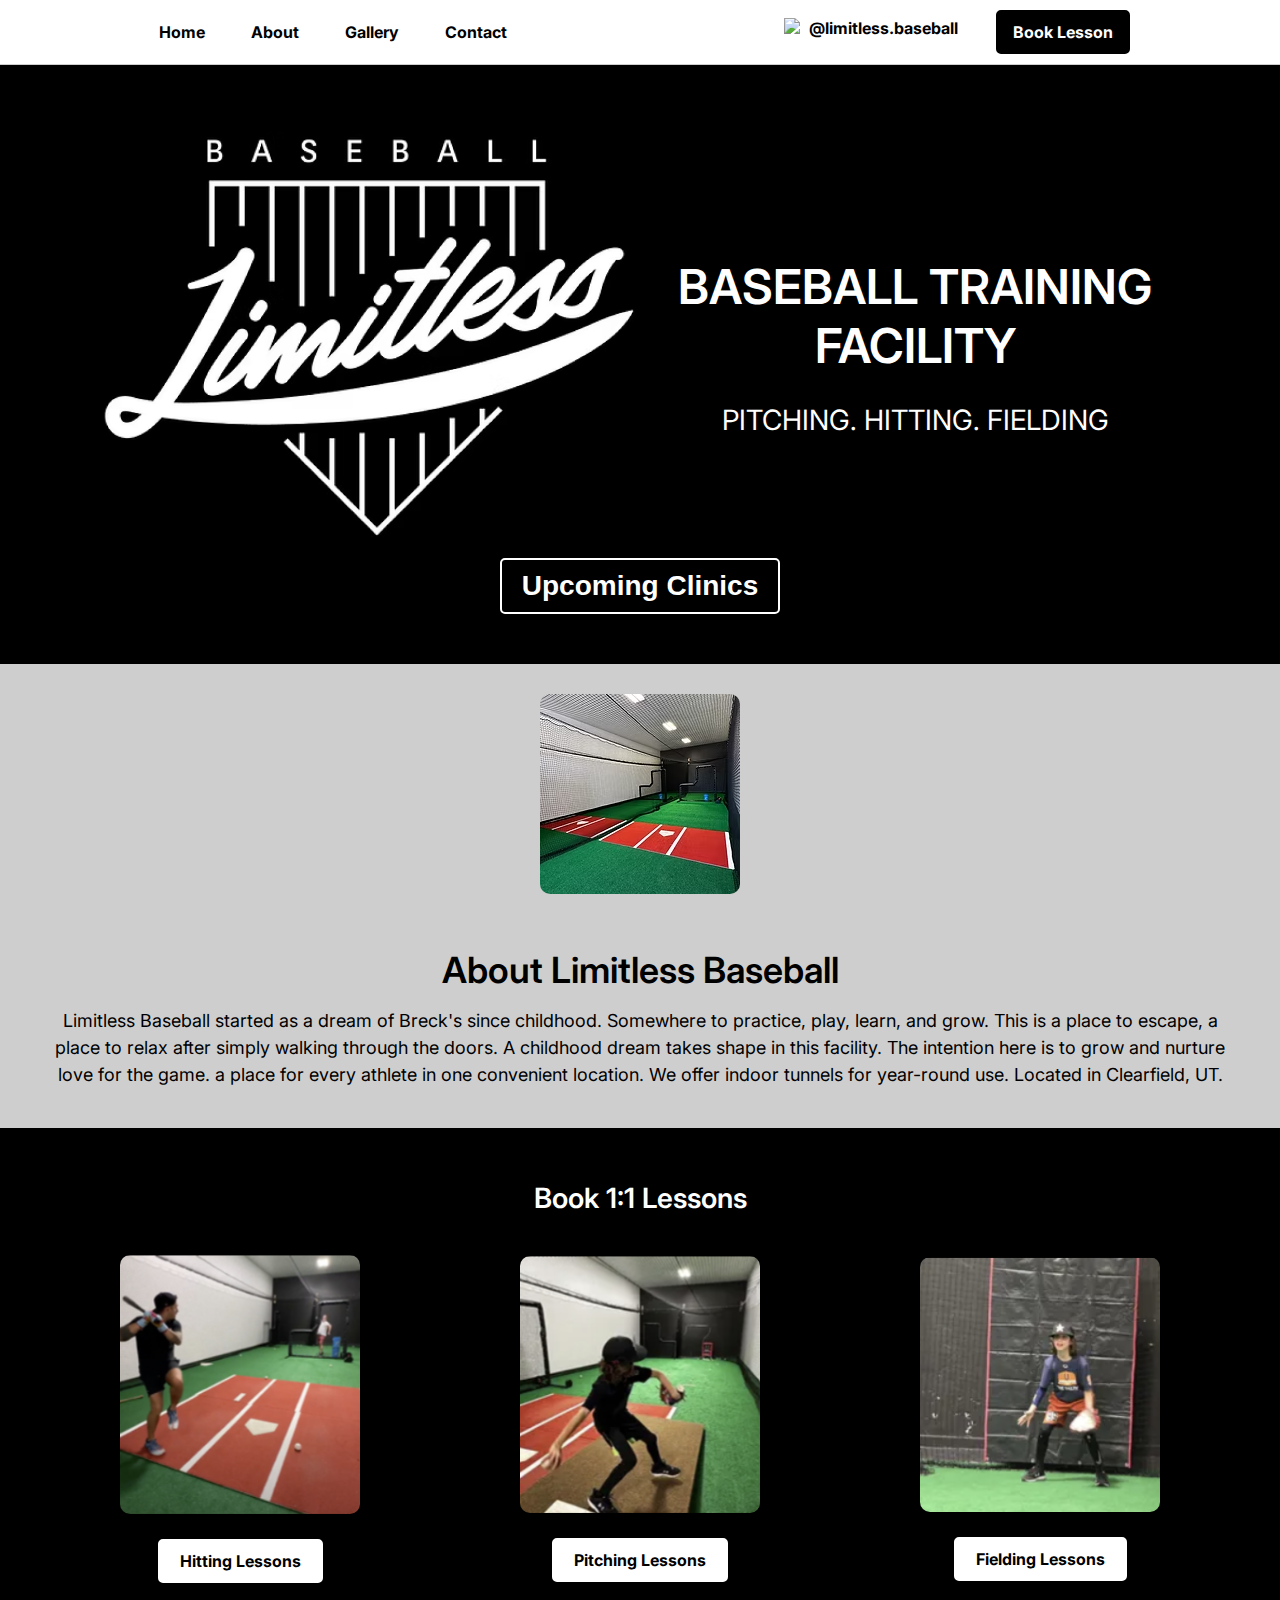
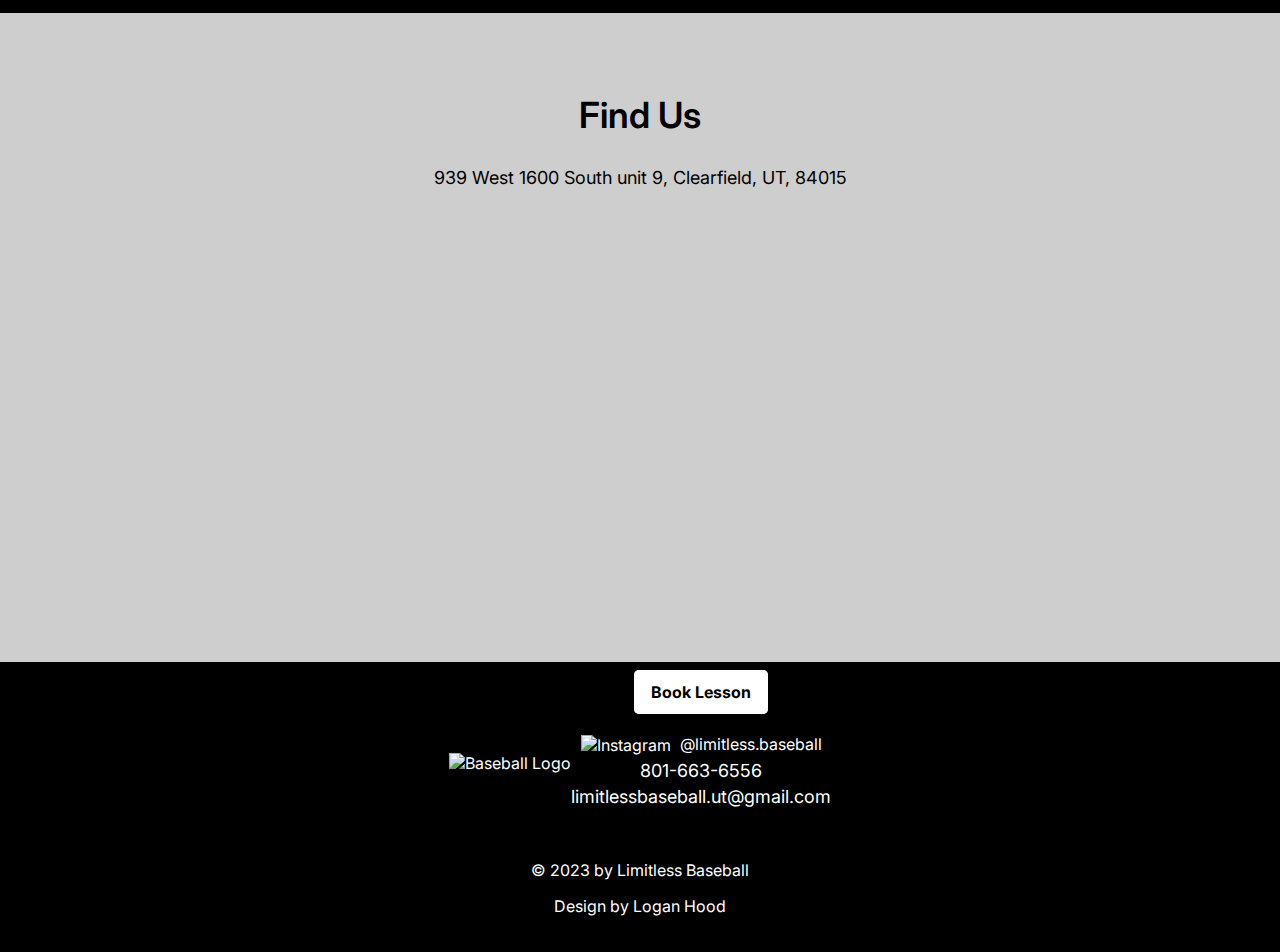
==== index.html @ 2fe356bd "Clinic update 3" ====
<!DOCTYPE html>
<html lang="en">
<head>
    <meta charset="UTF-8">
    <meta name="viewport" content="width=device-width, initial-scale=1.0">
    <title>Limitless Baseball</title>
    <link href="css/style.css" rel="stylesheet" type="text/css">
    <link href="https://fonts.googleapis.com/css2?family=Inter:wght@100;200;300;400;500;600;700;800;900&display=swap" rel="stylesheet">
</head>
<body>
    <header>
        <!-- Mobile Header -->
        <div class="mobile-header">
            <!-- Hamburger Menu -->
            <div id="hamburger-menu" class="hamburger-menu">
                <div></div>
                <div></div>
                <div></div>
            </div>
            <!-- Book Lesson Button -->
            <a href="https://calendly.com/limitlessbaseball-ut" class="btn book-lesson">Book Lesson</a>
        </div>

        <!-- Desktop Navbar -->
        <nav>
            <ul class="navbar">
                <section>
                <li><a href="index.html">Home</a></li>
                <li><a href="about.html">About</a></li>
                <li><a href="gallery.html">Gallery</a></li>
                <li><a href="contact.html">Contact</a></li>
            </section>

            <section>
              <li>
                <a href="https://www.instagram.com/limitless.baseball/" target="_blank" class="instagram-link">
                    <img src="images/instagram_icon.png" alt="Instagram" class="instagram-icon"> @limitless.baseball
                </a>
            </li>            
                <li><a href="https://calendly.com/limitlessbaseball-ut" class="btn">Book Lesson</a></li>
            </section>
            </ul>
        </nav>

        <!-- Mobile Dropdown Menu -->
        <div id="mobile-menu" class="mobile-menu">
            <a href="index.html">Home</a>
            <a href="about.html">About</a>
            <a href="gallery.html">Gallery</a>
            <a href="contact.html">Contact</a>
            <a href="https://www.instagram.com/limitless.baseball/" target="_blank">
                <img src="images/instagram_icon.png" alt="Instagram"> @limitless.baseball
            </a>
        </div>
    </header>
    <main>
        <!-- Main Content Placeholder -->
        <section class="section1">
            <div class="container">
                <div class="row">
                    <div class="col-md-6">
                        <img src="images/big_logo.png" alt="Limitless Baseball Logo" class="img-fluid">
                    </div>
                    <div class="col-md-6">
                        <h2>BASEBALL TRAINING FACILITY</h2>
                        <p>PITCHING. HITTING. FIELDING</p>
                    </div>
                </div>
                <button type="button" class="btn winter-clinic-btn">Upcoming Clinics</button>
            </div>
        </section>
        
        <div id="winter-clinic-overlay" class="overlay">
            <div class="overlay-content">
              <h1>March Clinic</h1>
              <h2></h2>
              <li>Register February 24th</li>
              <li></li>
              <h2></h2>
              <li>  </li>
              <h2></h2>
              <li></li>
              <li></li>
              <li> </li>
              <p>Details coming soon!</p>
              <a href="https://docs.google.com/forms/d/1KaeM4qzKm5nHvSvJG5t_GFHRHdfTrksy--IHvPhYdr0/viewform?edit_requested=true" target="_blank" class="btn btn-primary">Questionnaire</a>
              <button type="button" class="btn btn-secondary close-overlay-btn">Close</button>
            </div>
          </div>
          

          <section class="section2" style="background-color: #CECECE;">
            <div class="container">
                    <div class="row">
                        <img src="images/facility1.png" alt="Facility Image" class="img-fluid">
                        <h2>About Limitless Baseball</h2>
                        <p>Limitless Baseball started as a dream of Breck's since childhood. Somewhere to practice, play, learn, and grow. This is a place to escape, a place to relax after simply walking through the doors. A childhood dream takes shape in this facility. The intention here is to grow and nurture love for the game. a place for every athlete in one convenient location. We offer indoor tunnels for year-round use. Located in Clearfield, UT.</p>
                    </div>
            </div>
        </section>

        <section class="section3" style="background-color: #000;">
            <div class="container">
              <h2 class="text-center">Book 1:1 Lessons</h2>
              <div class="row">
                <div class="col-md-4">
                  <img src="images/hitting.png" alt="Hitting Lesson" class="img-fluid">
                  <a href="https://calendly.com/limitlessbaseball-ut/hitting-workout-1-hour?back=1&month=2024-12" class="lesson-buttons">Hitting Lessons</a>
                </div>
                <div class="col-md-4">
                  <img src="images/pitching.png" alt="Pitching Lesson" class="img-fluid">
                  <a href="https://calendly.com/limitlessbaseball-ut/pitching-workout-1-hour?back=1&month=2024-12" class="lesson-buttons">Pitching Lessons</a>
                </div>
                <div class="col-md-4">
                  <img src="images/fielding.png" alt="Fielding Lesson" class="img-fluid">
                  <a href="https://calendly.com/limitlessbaseball-ut/fielding-workout-1-hour?back=1&month=2024-12" class="lesson-buttons">Fielding Lessons</a>
                </div>
              </div>
            </div>
          </section>

          <section class="section4" style="background-color: #CECECE;">
            <div class="container">
              <h2 class="text-center">Find Us</h2>
              <p class="text-center">939 West 1600 South unit 9, Clearfield, UT, 84015</p>
              <div class="google-map">
                <iframe
                  src="https://maps.googleapis.com/maps/embed?pb=!1m18!1m12!1m3!1d3023.9455437673593!2d-112.05154399999999!3d41.015021!2m3!1f0!2f0!3f0!3m2!1i1024!2i768!4f13.1!3m3!1m2!1s0x874919630879e29d%3A0x76b04086c22e899f!2s939%20West%201600%20South%20unit%209%2C%20Clearfield%2C%20UT%2C%2084015!5e0!3m2!1sen!2sus!4v1694363391055!5m2!1sen!2sus"
                  width="100%"
                  height="400"
                  style="border:0;"
                  allowfullscreen=""
                  loading="lazy"
                  referrerpolicy="no-referrer-when-downgrade"
                ></iframe>
              </div>
            </div>
          </section>




    </main>
    <footer>
        <!-- Footer Content -->
        <section class="footer-row">
        <div class="footer-container">
            <div class="logo-container">
                <img src="images/footer_logo.png" alt="Baseball Logo">
            </div>
            <div class="contact-info">
                <section><a href="https://calendly.com/limitlessbaseball-ut" class="btn2">Book Lesson</a></section>
                <a href="https://www.instagram.com/limitless.baseball/" target="_blank">
                    <img src="images/instagram_icon2.png" alt="Instagram">
                    @limitless.baseball
                </a>
                <p>801-663-6556</p>
                <p><a href="mailto:limitlessbaseball.ut@gmail.com">limitlessbaseball.ut@gmail.com</a></p>
            </div>
        </section>
            <div class="copy-write">
                <p>&copy; 2023 by Limitless Baseball</p>
                <p>Design by Logan Hood</p>
            </div>

        </div>



    </footer>
    <script src="https://code.jquery.com/jquery-3.7.1.js"></script>
    <script src="js/index.js"></script>
</body>
</html>
---- css/style.css ----
/* General Styles */
body {
    font-family: 'Inter', Arial, sans-serif;
    margin: 0;
    padding: 0;
    box-sizing: border-box;
}

h1, h2, h3 {
    font-family: 'Inter', Arial, sans-serif;
    font-weight: 600; /* Semi-bold */
}

p {
    font-family: 'Inter', Arial, sans-serif;
    font-weight: 400; /* Regular */
}


header {
    background-color: #FFFFFF;
    padding: 10px 20px;
    border-bottom: 1px solid #CECECE;
}

/* Desktop Navbar */
.navbar {
    display: flex;
    align-items: center;
    justify-content: space-around;
    list-style: none;
    margin-left: 0;
    margin-top: 0;
    margin-bottom: 0;
    padding: 0;
}

.navbar section {
    display: flex;
    flex-direction: row;
    justify-content: space-between;
}

.navbar li {
    margin: 0 15px;
}

.navbar a {
    text-decoration: none;
    color: #000000;
    font-weight: bold;
    padding: 8px;
    display: flex;
    flex-wrap: nowrap;
}



.navbar a.btn {
    background-color: #000000;
    color: #FFFFFF;
    border: black solid 2px;
    padding: 10px 15px;
    border-radius: 5px;
    text-align: center;
    text-wrap: nowrap;
}

.navbar img {
    width: 20px;
    height: 20px;
    margin-right: 5px;
    vertical-align: middle;
}

/* Mobile Header */
.mobile-header {
    display: none; /* Hidden on desktop */
    flex-direction: row;
    justify-content: space-between;
    align-items: center;
}

.hamburger-menu {
    display: none;
    flex-direction: column;
    justify-content: center;
    align-items: center;
    cursor: pointer;
}

.hamburger-menu div {
    width: 25px;
    height: 3px;
    background-color: #000000;
    margin: 4px 0;
}

.mobile-menu {
    display: none;
    position: absolute;
    top: 60px;
    left: 0;
    width: 100%;
    background-color: #FFFFFF;
    border: 1px solid #CECECE;
    box-shadow: 0 4px 6px rgba(0, 0, 0, 0.1);
}

.mobile-menu.active {
    display: flex;
    flex-direction: column;
    align-items: center;
    padding: 10px 0;
}

.mobile-menu a {
    padding: 10px 0;
    width: 100%;
    text-align: center;
    border-bottom: 1px solid #CECECE;
    text-decoration: none;
    color: #000000;
    font-weight: bold;
}


.mobile-menu img {
    width: 20px;
    height: 20px;
    margin-right: 5px;
    vertical-align: middle;
}

.btn.book-lesson {
    background-color: #000000;
    border-color: #000000;
    color: #FFFFFF;
    padding: 10px 15px;
    border-radius: 5px;
    text-decoration: none;
    font-weight: bold;
}

/* Responsive Styles */
@media (max-width: 768px) {
    /* Show Mobile Header */
    .mobile-header {
        display: flex;
    }

    /* Hide Desktop Navbar */
    .navbar {
        display: none;
    }

    /* Hamburger Menu Styling */
    .hamburger-menu {
        display: flex;
    }

    /* Align Book Lesson Button */
    .book-lesson {
        margin-left: auto;
    }

}



/* Navbar Hover Effect */
.navbar a {
    /* ... existing styles ... */
    transition: background-color 0.3s, color 0.3s; /* Add transition for smooth effect */
}

.navbar a:hover {
    background-color: black;
    color: white;
    padding: 8px;
}


.navbar a.btn {
    /* ... existing styles ... */
    transition: background-color 0.3s, color 0.3s; /* Add transition for smooth effect */
}

.navbar a.btn:hover {
    background-color: #ffffff;
    color: #000000;
    border: black solid 2px;
    padding: 10px 15px;
    border-radius: 5px;
}



/* Hover effect to change the image */
.instagram-link:hover .instagram-icon {
    content: url('../images/instagram_icon2.png'); /* Change to the new image */
}











footer {
    background-color: black;
    color: white;
    padding: 20px;
    text-align: center;
}

.footer-container {
    display: flex;
    justify-content: center;
    align-items: center;
}

.footer-row {
    display: flex;
    flex-direction: row;
    justify-content: center;
}


.contact-info section {
    margin-bottom: 32px;
}

.contact-info a {
    color: white;
    text-decoration: none;
}

.contact-info img {
    width: 20px;
    height: 20px;
    margin-right: 5px;
    vertical-align: middle;
}

.copy-write {
    align-items: center;
    margin-bottom: 16px;
}

a.btn2 {
    background-color: #ffffff;
    color: #000000;
    padding: 10px 15px;
    border: #FFFFFF 2px solid;
    border-radius: 5px;
    text-decoration: none;
    font-weight: bold;
}

a.btn2 {
    /* ... existing styles ... */
    transition: background-color 0.3s, color 0.3s; /* Add transition for smooth effect */
}

a.btn2:hover {
    background-color: #000000;
    color: #ffffff;
    border: #ffffff 2px solid;
    padding: 10px 15px;
    border-radius: 5px;
}

























/*index.html*/

/* Section 1 Styles */
.section1 {
    background-color: #000;
    color: #fff;
    padding: 50px 0;
}

.section1 .container {
    max-width: 1200px;
    margin: 0 auto;
    display: flex;
    flex-direction: column;
    align-items: center;
}

.section1 .row {
    display: flex;
    flex-direction: row;
    flex-wrap: wrap;
    align-items: center;
}

.col-md-6 {
    max-width: 550px;
    align-items: center;
}


.section1 img {
    max-width: 100%;
    height: auto;
}

.section1 h2 {
    font-size: 48px;
    margin-bottom: 20px;
    text-align: center;
    font-family: 'Inter', Arial, sans-serif;
    font-weight: 600; /* Semi-bold */
}

.section1 p {
    font-size: 28px;
    margin-bottom: 20px;
    text-align: center;
    font-family: 'Inter', Arial, sans-serif;
    font-weight: 400; /* Regular */
}

.section1 .btn {
    background-color: black;
    color: white;
    padding: 10px 20px;
    border: solid 2px white;
    border-radius: 5px;
    cursor: pointer;
    text-decoration: none;
    font-weight: bold;
    font-size: 28px;
}

.section1 .btn:hover {
    background-color: white;
    color: black;
    border: #ffffff 2px solid;
    padding: 10px 15px;
    border-radius: 5px;
}



/*winter clinic overlay*/
/* Overlay Styles */
.overlay {
    position: fixed;
    top: 0;
    left: 0;
    width: 100%;
    height: 100%;
    background-color: rgba(0, 0, 0, 0.7); /* Semi-transparent black background */
    display: none; /* Initially hidden */
    justify-content: center;
    align-items: center;
    text-align: center;
    list-style: none;
}



.overlay.show {
    display: flex; /* Show the overlay when the 'show' class is added */
}

.overlay-content {
    background-color: #fff;
    padding: 20px;
    border-radius: 10px;
    box-shadow: 0 2px 5px rgba(0, 0, 0, 0.3);
    width: 80%;
    max-width: 800px;
}

.overlay-content h1 {
    font-size: 32px;
    margin-bottom: 10px;
    font-family: 'Inter', Arial, sans-serif;
    font-weight: 600; /* Semi-bold */
}

.overlay-content h2 {
    font-size: 24px;
    margin-bottom: 10px;
    font-family: 'Inter', Arial, sans-serif;
    font-weight: 600; /* Semi-bold */
}

.overlay-content p {
    font-size: 18px;
    margin-bottom: 20px;
    font-family: 'Inter', Arial, sans-serif;
    font-weight: 400; /* Regular */
}

.overlay-content li {
    font-size: 18px;
    font-family: 'Inter', Arial, sans-serif;
    font-weight: 400; /* Regular */
}

/* Button Styles */
.btn.btn-primary {
    background-color: #007bff;
    color: #fff;
    border: none;
    border-radius: 5px;
    padding: 10px 20px;
    cursor: pointer;
    text-decoration: none;
}

.btn.btn-secondary {
    background-color: #ccc;
    color: #000;
    border: none;
    border-radius: 5px;
    padding: 10px 20px;
    cursor: pointer;
}


/*section 2*/
.section2 {
    padding: 30px 15px; /* Reduce padding for mobile */
    display: flex;
    flex-direction: column; /* Ensure vertical stacking of content */
    align-items: center;
    text-align: center;
    background-color: #CECECE; /* Maintain background color */
}

.section2 .container {
    max-width: 1200px;
    width: 100%; /* Use full width on smaller screens */
}

.section2 h2 {
    font-size: 36px; /* Adjust heading size for mobile */
    margin-bottom: 15px;
    text-align: center;
    font-family: 'Inter', Arial, sans-serif;
    font-weight: 600; /* Semi-bold */
}

.section2 p {
    font-size: 18px; /* Slightly smaller font size for better readability */
    line-height: 1.5; /* Improve readability */
    text-align: center;
    margin: 10px 0; /* Add spacing */
    font-family: 'Inter', Arial, sans-serif;
    font-weight: 400; /* Regular */
}

.section2 img {
    max-width: 90%; /* Scale image to fit within container */
    height: auto; /* Maintain aspect ratio */
    margin-bottom: 20px; /* Add spacing between image and text */
    border-radius: 10px; /* Optional: Add rounded corners for a modern look */
}

/* Responsive Styles for Mobile */
@media (max-width: 768px) {
    .section2 {
        padding: 20px 10px; /* Reduce padding further for smaller screens */
    }

    .section2 h2 {
        font-size: 36px; /* Smaller heading size for mobile */
        margin-bottom: 10px;
        font-family: 'Inter', Arial, sans-serif;
        font-weight: 600; /* Semi-bold */
    }

    .section2 p {
        font-size: 18px; /* Smaller text size for mobile */
        margin: 10px 0;
        font-family: 'Inter', Arial, sans-serif;
        font-weight: 400; /* Regular */
    }

    .section2 img {
        max-width: 100%; /* Make image fully responsive */
        margin-bottom: 15px;
    }
}


/*section 3*/
.section3 {
    background-color: #000;
    color: #fff;
    padding: 30px 15px; /* Reduced padding for mobile devices */
    display: flex;
    flex-direction: column;
    align-items: center;
}

.section3 .container {
    width: 100%; /* Use full width on smaller screens */
    max-width: 1200px;
}

.section3 h2 {
    font-size: 28px; /* Smaller font size for mobile */
    margin-bottom: 40px;
    text-align: center;
    font-family: 'Inter', Arial, sans-serif;
    font-weight: 600; /* Semi-bold */
}

.section3 .row {
    display: flex;
    flex-direction: row; /* Default flex direction */
    justify-content: center;
    align-items: center;
}

.section3 .col-md-4 {
    display: flex;
    flex-direction: column; /* Stack image and button vertically */
    text-align: center;
    max-width: 100%; /* Ensure columns shrink to fit the container */
    align-items: center;
}

.section3 img {
    margin-bottom: 15px; /* Reduced spacing for mobile */
    max-width: 60%; /* Ensure the image scales responsively */
    height: auto; /* Maintain aspect ratio */
    border-radius: 10px; /* Optional: Add rounded corners for a modern look */
}

.lesson-buttons {
    background-color: #ffffff;
    color: #000000;
    padding: 10px 20px;
    border: #FFFFFF 2px solid;
    border-radius: 5px;
    text-decoration: none;
    font-weight: bold;
    display: inline-block; /* Ensure proper button alignment */
    margin-top: 10px; /* Add spacing between the image and button */
    transition: background-color 0.3s, color 0.3s; /* Smooth hover effect */
}

.lesson-buttons:hover {
    background-color: #000000;
    color: #ffffff;
    border: #ffffff 2px solid;
}

/* Responsive Styles for Mobile */
@media (max-width: 768px) {
    .section3 h2 {
        font-size: 24px; /* Smaller heading for mobile */
        margin-bottom: 15px;
        font-family: 'Inter', Arial, sans-serif;
        font-weight: 600; /* Semi-bold */
    }

    .section3 .row {
        flex-direction: column; /* Stack columns vertically */
        align-items: center; /* Center-align items */
    }

    .section3 .col-md-4 {
        padding: 10px; /* Reduce padding for smaller screens */
        max-width: 100%; /* Ensure columns take full width */
        align-items: center;
    }

    .section3 img {
        max-width: 60%; /* Ensure image scales down further */
        margin-bottom: 10px;
    }

    .lesson-buttons {
        padding: 8px 15px; /* Slightly smaller buttons for mobile */
        font-size: 14px; /* Adjust font size for better fit */
    }
}


/*section 4*/
.section4 {
    background-color: #CECECE;
    color: #fff;
    padding: 50px 0;
    text-align: center;
  }
  

  .section4 p {
    margin-bottom: 20px;
    color: #000000;
    font-size: 18px;
    font-family: 'Inter', Arial, sans-serif;
    font-weight: 400; /* Regular */
  }
  
  .section4 h2 {
    font-size: 36px;
    margin-bottom: 30px;
    text-align: center;
    color: black;
    font-family: 'Inter', Arial, sans-serif;
    font-weight: 600; /* Semi-bold */
  }
  
  .google-map {
    width: 100%; /* Ensures the map fills the container's width */
  }
  
  @media (max-width: 768px) {
    .google-map iframe {
      height: 300px; /* Adjust height for smaller screens */
    }
  }















  /*about.html*/
  .about-container {
    max-width: 1200px;
    margin: 0 auto;
    padding: 25px;
    text-align: center;
}

.about-container img {
    max-width: 50%;
    height: auto;
    margin-bottom: 20px;
}

.about-container h2 {
    font-size: 36px;
    margin-bottom: 20px;
    font-family: 'Inter', Arial, sans-serif;
    font-weight: 600; /* Semi-bold */
}

.about-container p {
    font-size: 18px;
    line-height: 1.5;
    font-family: 'Inter', Arial, sans-serif;
    font-weight: 400; /* Regular */
}























/*contact.html*/
.contact-page {
    display: flex;
    flex-direction: column;
    align-items: center;
    text-align: center;
    color: #FFFFFF;
    background-color: #000000;
    margin-top: 0;
}

.contact-info {
    margin-bottom: 32px;
}

.contact-info h2 {
    font-size: 36px;
    margin-bottom: 10px;
    text-align: center;
    font-family: 'Inter', Arial, sans-serif;
    font-weight: 600; /* Semi-bold */
}

.contact-info p {
    margin: 5px 0;
    text-align: center;
    font-size: 18px;
    font-family: 'Inter', Arial, sans-serif;
    font-weight: 400; /* Regular */
}

.main-content {
    display: flex;
    flex-wrap: wrap;
    justify-content: center; /* Center content horizontally */
    align-items: center; /* Center content vertically */
    gap: 48px; /* Space between items */
    margin-bottom: 48px;
}

.col-md-9 {
    flex: 1 1 48%; /* Flex-grow: 1, Flex-shrink: 1, Flex-basis: 48% for equal size */
    max-width: 48%; /* Ensure equal width */
    display: flex;
    flex-direction: column;
    justify-content: center;
    align-items: center;
    box-sizing: border-box; /* Include padding and border in size calculation */
}

.logo-container img {
    max-width: 100%;
    height: auto;
    margin: 20px 0;
}

.special-requests {
    background-color: #CECECE;
    color: #000000;
    border-radius: 10px;
    padding: 12px;
    width: 100%; /* Match container width */
    display: flex;
    flex-direction: column;
    align-items: center;
    justify-content: center;
    box-sizing: border-box; /* Include padding and border in size calculation */
}

.special-requests iframe {
    border: 1px solid #ccc;
    border-radius: 8px;
    height: 550px;
    width: 100%; /* Match container width */
}

/* Mobile responsiveness */
@media screen and (max-width: 768px) {
    .main-content {
        flex-direction: column-reverse; /* Stack items vertically */
    }

    .col-md-9 {
        max-width: 100%; /* Full width on mobile */
        flex-basis: 100%; /* Take up full width */
    }
}





















/*gallery.html*/
.gallery-container {
    max-width: 1200px;
    margin: 0 auto;
    padding: 20px;
}
.gallery-container iframe {
    width: 100%;
    height: auto;
    border: none;
}

.section-gallery h2 {
    color: white;
    font-size: 36px;
    text-align: center;
    font-family: 'Inter', Arial, sans-serif;
    font-weight: 600; /* Semi-bold */
}


.section-gallery {
    background-color: #000;
    color: #fff;
    padding: 4px 0;
    border-bottom: #CECECE solid 2px;
}
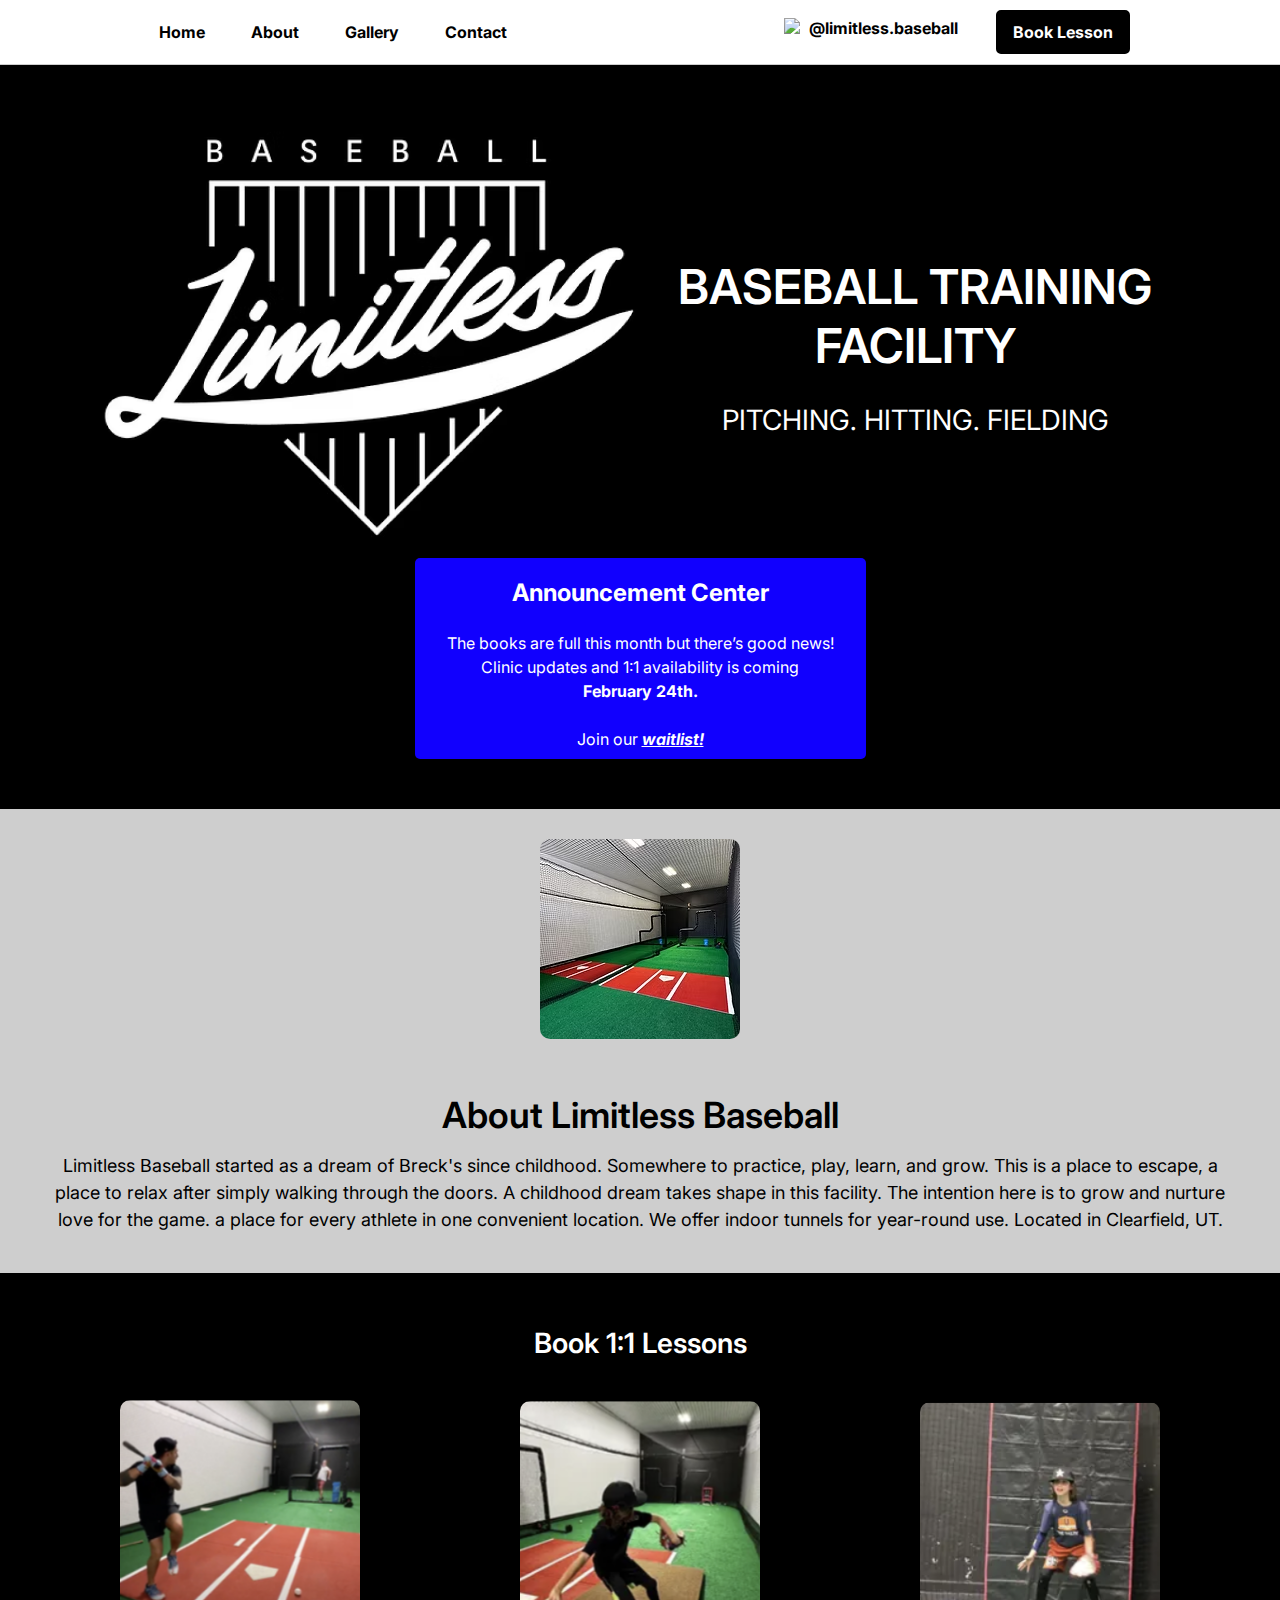
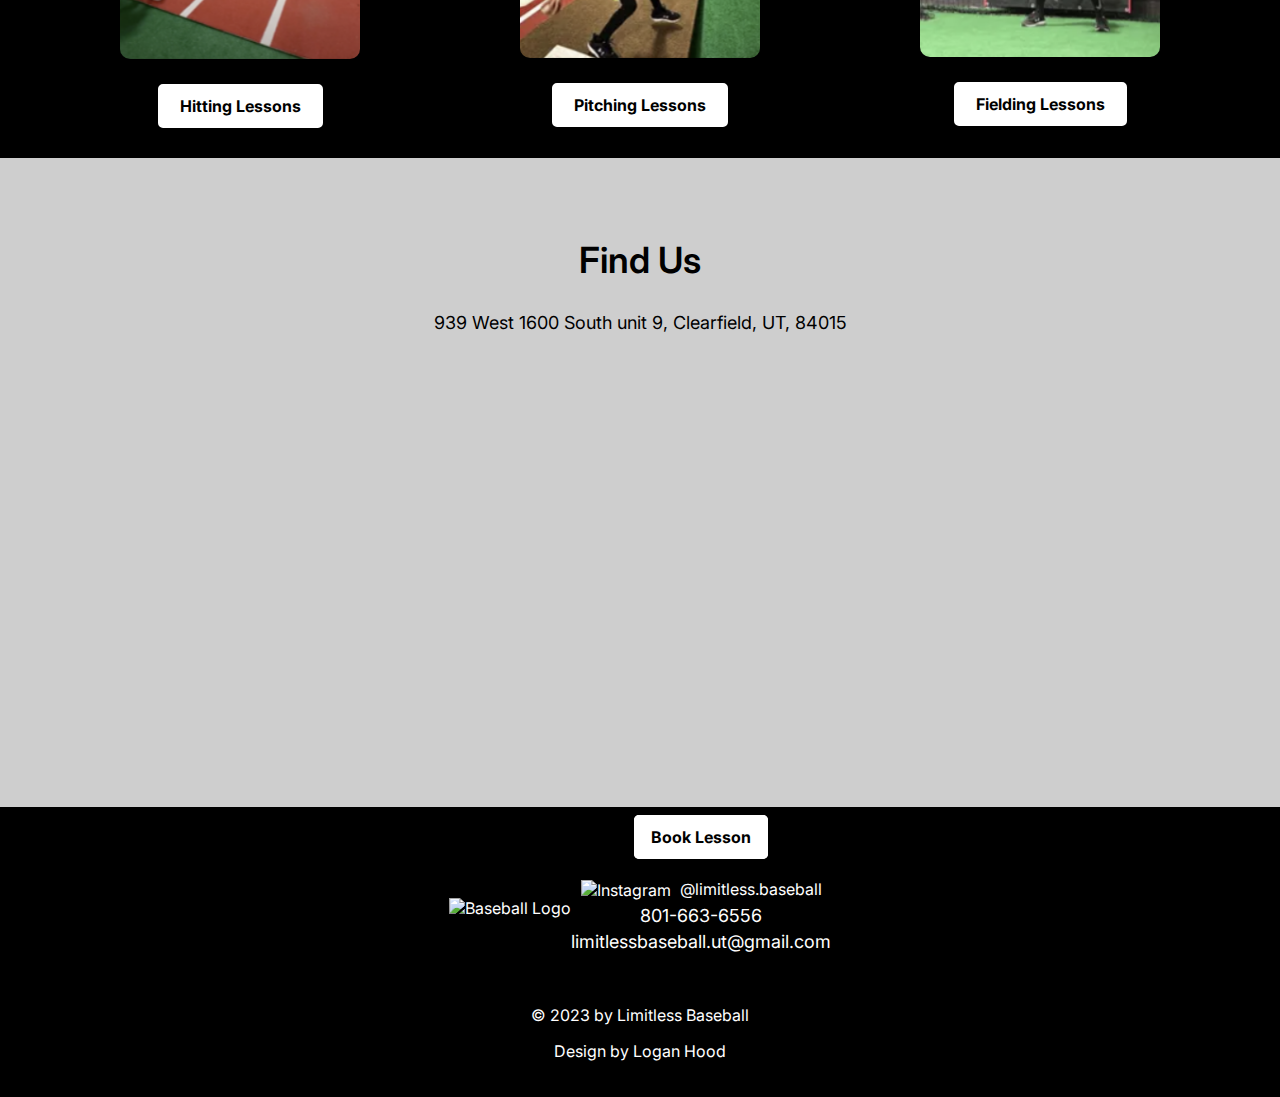
==== commit 38ee8048: "Banner Update" ====
--- a/index.html
+++ b/index.html
@@ -18,7 +18,7 @@
                 <div></div>
             </div>
             <!-- Book Lesson Button -->
-            <a href="https://calendly.com/limitlessbaseball-ut" class="btn book-lesson">Book Lesson</a>
+            <a href="https://calendly.com/limitlessbaseball-ut" class="btn book-lesson" target="_blank" rel="noopener noreferrer">Book Lesson</a>
         </div>
 
         <!-- Desktop Navbar -->
@@ -37,7 +37,7 @@
                     <img src="images/instagram_icon.png" alt="Instagram" class="instagram-icon"> @limitless.baseball
                 </a>
             </li>            
-                <li><a href="https://calendly.com/limitlessbaseball-ut" class="btn">Book Lesson</a></li>
+                <li><a href="https://calendly.com/limitlessbaseball-ut" class="btn" target="_blank" rel="noopener noreferrer">Book Lesson</a></li>
             </section>
             </ul>
         </nav>
@@ -66,10 +66,24 @@
                         <p>PITCHING. HITTING. FIELDING</p>
                     </div>
                 </div>
-                <button type="button" class="btn winter-clinic-btn">Upcoming Clinics</button>
-            </div>
+                <!-- Banner Section -->
+<div class="announcement-banner">
+    <h2>Announcement Center</h2>
+    <p>The books are full this month but there’s good news! <br>
+        Clinic updates and 1:1 availability is coming <br>
+        <strong>February 24th.</strong>
+    </p>
+    <p>Join our <a href="https://forms.gle/yu5wUNBePK8izEpk6" class="waitlist-link" target="_blank" rel="noopener noreferrer">
+        <strong>waitlist!</strong></a>
+    </p>
+    
+    </div>
+        </div>
         </section>
         
+
+
+
         <div id="winter-clinic-overlay" class="overlay">
             <div class="overlay-content">
               <h1>March Clinic</h1>
@@ -105,15 +119,15 @@
               <div class="row">
                 <div class="col-md-4">
                   <img src="images/hitting.png" alt="Hitting Lesson" class="img-fluid">
-                  <a href="https://calendly.com/limitlessbaseball-ut/hitting-workout-1-hour?back=1&month=2024-12" class="lesson-buttons">Hitting Lessons</a>
+                  <a href="https://calendly.com/limitlessbaseball-ut/hitting-workout-1-hour?back=1&month=2024-12" class="lesson-buttons" target="_blank" rel="noopener noreferrer">Hitting Lessons</a>
                 </div>
                 <div class="col-md-4">
                   <img src="images/pitching.png" alt="Pitching Lesson" class="img-fluid">
-                  <a href="https://calendly.com/limitlessbaseball-ut/pitching-workout-1-hour?back=1&month=2024-12" class="lesson-buttons">Pitching Lessons</a>
+                  <a href="https://calendly.com/limitlessbaseball-ut/pitching-workout-1-hour?back=1&month=2024-12" class="lesson-buttons" target="_blank" rel="noopener noreferrer">Pitching Lessons</a>
                 </div>
                 <div class="col-md-4">
                   <img src="images/fielding.png" alt="Fielding Lesson" class="img-fluid">
-                  <a href="https://calendly.com/limitlessbaseball-ut/fielding-workout-1-hour?back=1&month=2024-12" class="lesson-buttons">Fielding Lessons</a>
+                  <a href="https://calendly.com/limitlessbaseball-ut/fielding-workout-1-hour?back=1&month=2024-12" class="lesson-buttons" target="_blank" rel="noopener noreferrer">Fielding Lessons</a>
                 </div>
               </div>
             </div>
@@ -149,7 +163,7 @@
                 <img src="images/footer_logo.png" alt="Baseball Logo">
             </div>
             <div class="contact-info">
-                <section><a href="https://calendly.com/limitlessbaseball-ut" class="btn2">Book Lesson</a></section>
+                <section><a href="https://calendly.com/limitlessbaseball-ut" class="btn2" target="_blank" rel="noopener noreferrer">Book Lesson</a></section>
                 <a href="https://www.instagram.com/limitless.baseball/" target="_blank">
                     <img src="images/instagram_icon2.png" alt="Instagram">
                     @limitless.baseball
--- a/css/style.css
+++ b/css/style.css
@@ -178,6 +178,7 @@
     background-color: black;
     color: white;
     padding: 8px;
+    border-radius: 5px;
 }
 
 
@@ -350,25 +351,7 @@
     font-weight: 400; /* Regular */
 }
 
-.section1 .btn {
-    background-color: black;
-    color: white;
-    padding: 10px 20px;
-    border: solid 2px white;
-    border-radius: 5px;
-    cursor: pointer;
-    text-decoration: none;
-    font-weight: bold;
-    font-size: 28px;
-}
-
-.section1 .btn:hover {
-    background-color: white;
-    color: black;
-    border: #ffffff 2px solid;
-    padding: 10px 15px;
-    border-radius: 5px;
-}
+
 
 
 
@@ -847,4 +830,93 @@
     color: #fff;
     padding: 4px 0;
     border-bottom: #CECECE solid 2px;
+}
+
+
+
+
+
+
+
+
+
+
+
+
+
+
+
+
+
+/* New Test Banner  */
+
+/* Banner Styling */
+.announcement-banner {
+    display: flex;
+    flex-direction: column;
+    align-items: center;
+    background-color: #1100fe; /* Adjust the blue shade if needed */
+    color: white;
+    text-align: center;
+    font-family: Arial, sans-serif;
+    padding-left: 32px;
+    padding-right: 32px;
+    border-radius: 5px;
+}
+
+
+
+
+.announcement-banner h2 {
+    font-size: 24px;
+    font-weight: bold;
+    margin-bottom: 8px;
+}
+
+.announcement-banner p {
+    font-size: 16px;
+    line-height: 1.5;
+    margin-bottom: 8px;
+}
+
+.waitlist-link strong {
+    font-size: 16px;
+    color: white;
+    text-decoration: underline;
+    font-weight: bold;
+    padding-top: 8px;
+    font-style: italic;
+}
+
+.calendly-link strong {
+    font-size: 16px;
+    color: white;
+    text-decoration: underline;
+    font-weight: bold;
+    padding-top: 8px;
+    font-style: italic;
+
+}
+
+
+.announcement-banner .btn {
+    background-color: white;
+    color: black;
+    padding: 8px;
+    margin: 8px;
+    border: solid 2px white;
+    border-radius: 5px;
+    cursor: pointer;
+    text-decoration: none;
+    font-weight: bold;
+    font-size: 24px;
+    width: 200px;
+}
+
+.announcement-banner .btn:hover {
+    background-color: black;
+    color: white;
+    border: #ffffff 2px solid;
+    padding: 8px;
+    border-radius: 5px;
 }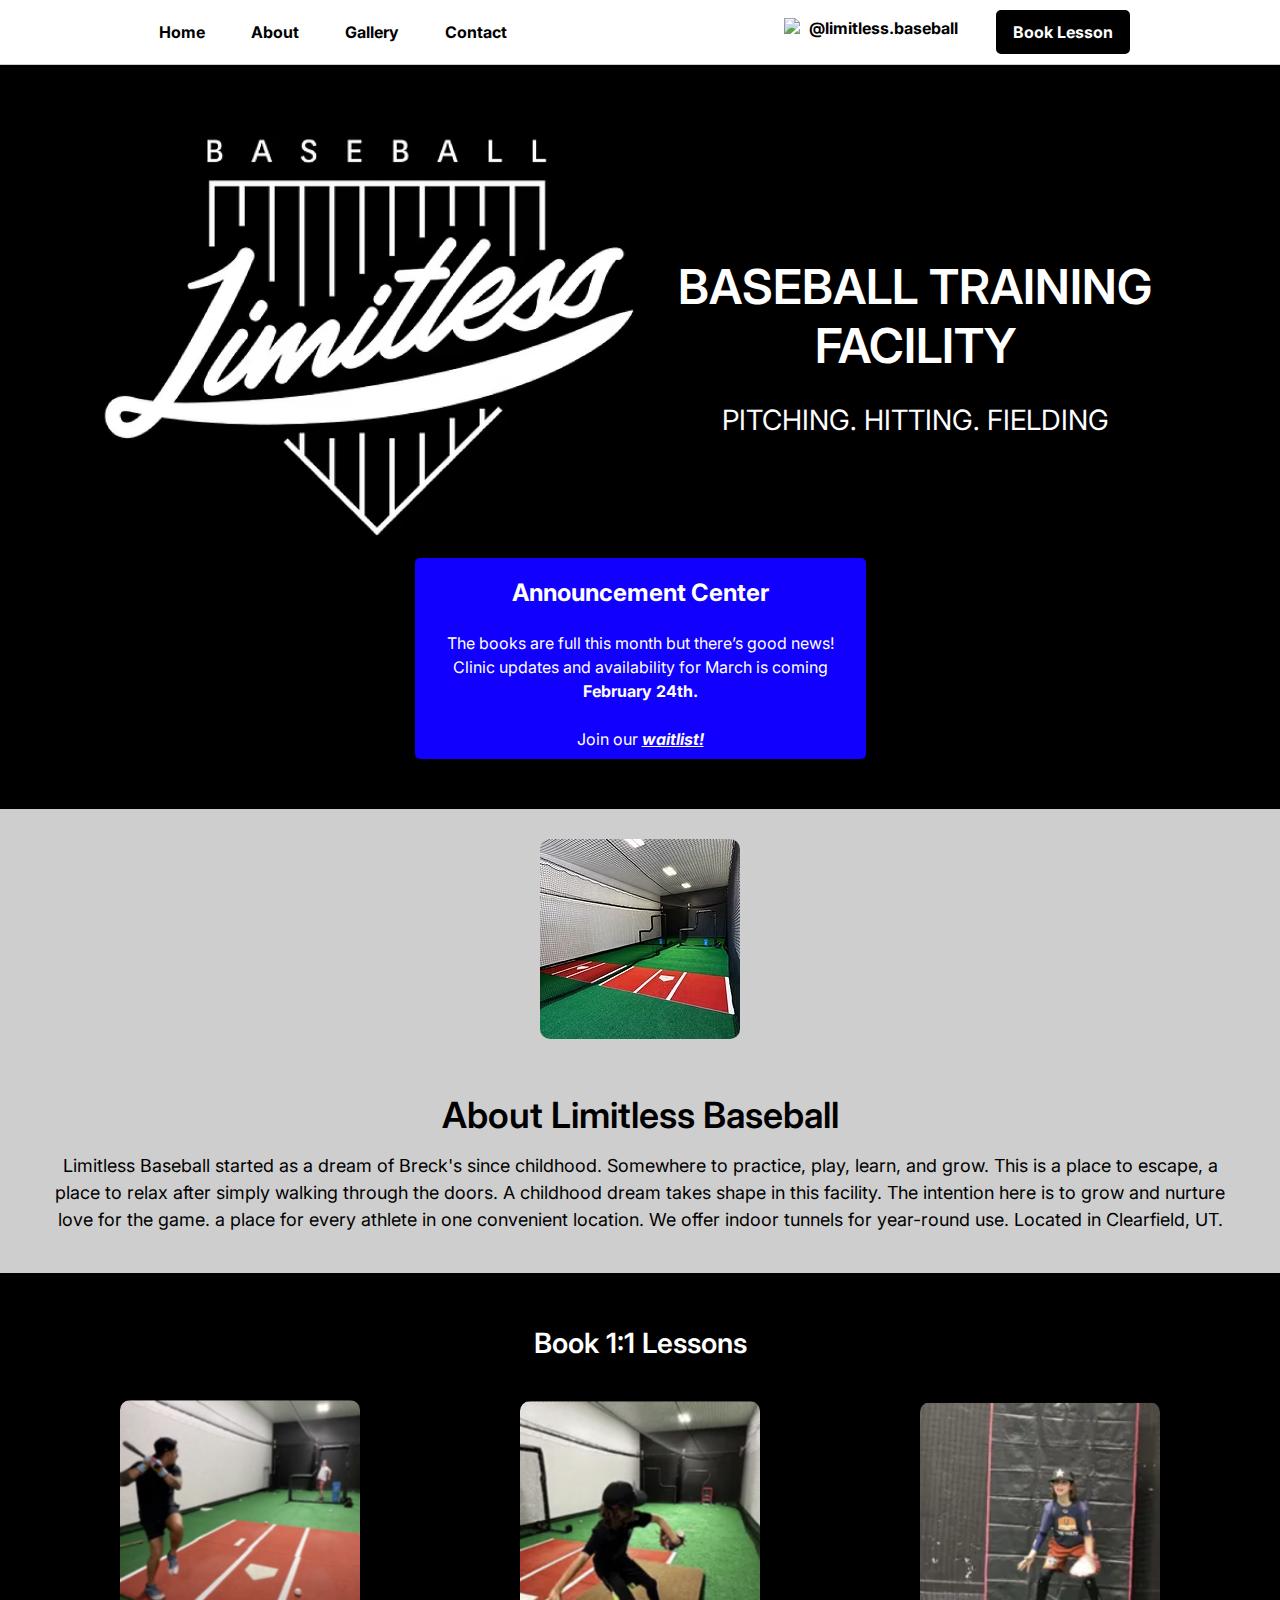
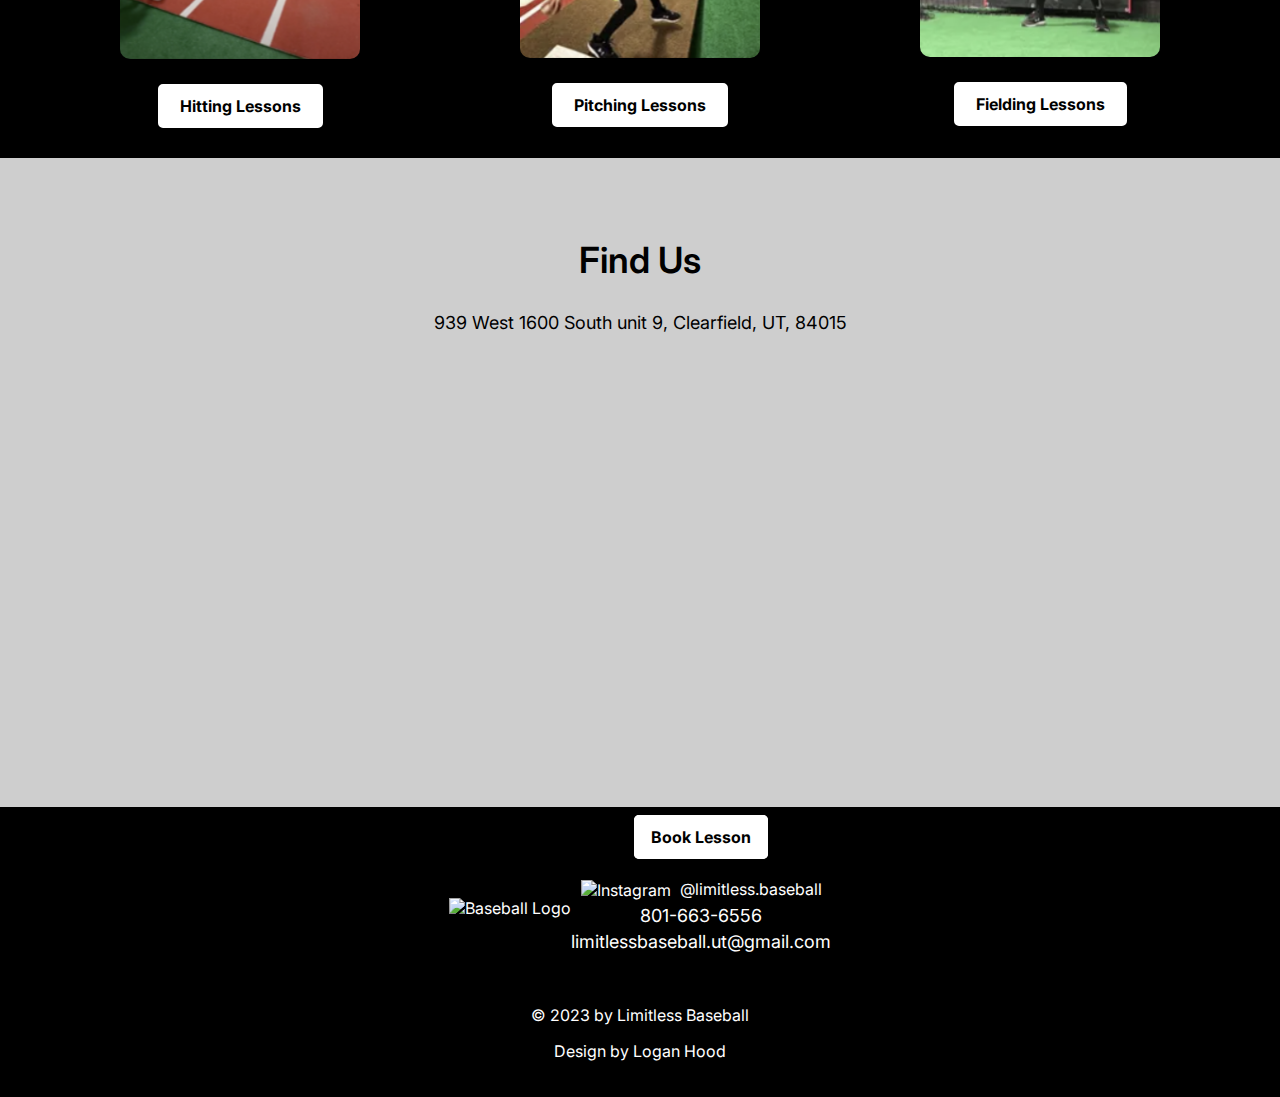
==== commit ba5aba2e: "Grammar fix" ====
--- a/index.html
+++ b/index.html
@@ -70,7 +70,7 @@
 <div class="announcement-banner">
     <h2>Announcement Center</h2>
     <p>The books are full this month but there’s good news! <br>
-        Clinic updates and 1:1 availability is coming <br>
+        Clinic updates and availability for March is coming <br>
         <strong>February 24th.</strong>
     </p>
     <p>Join our <a href="https://forms.gle/yu5wUNBePK8izEpk6" class="waitlist-link" target="_blank" rel="noopener noreferrer">
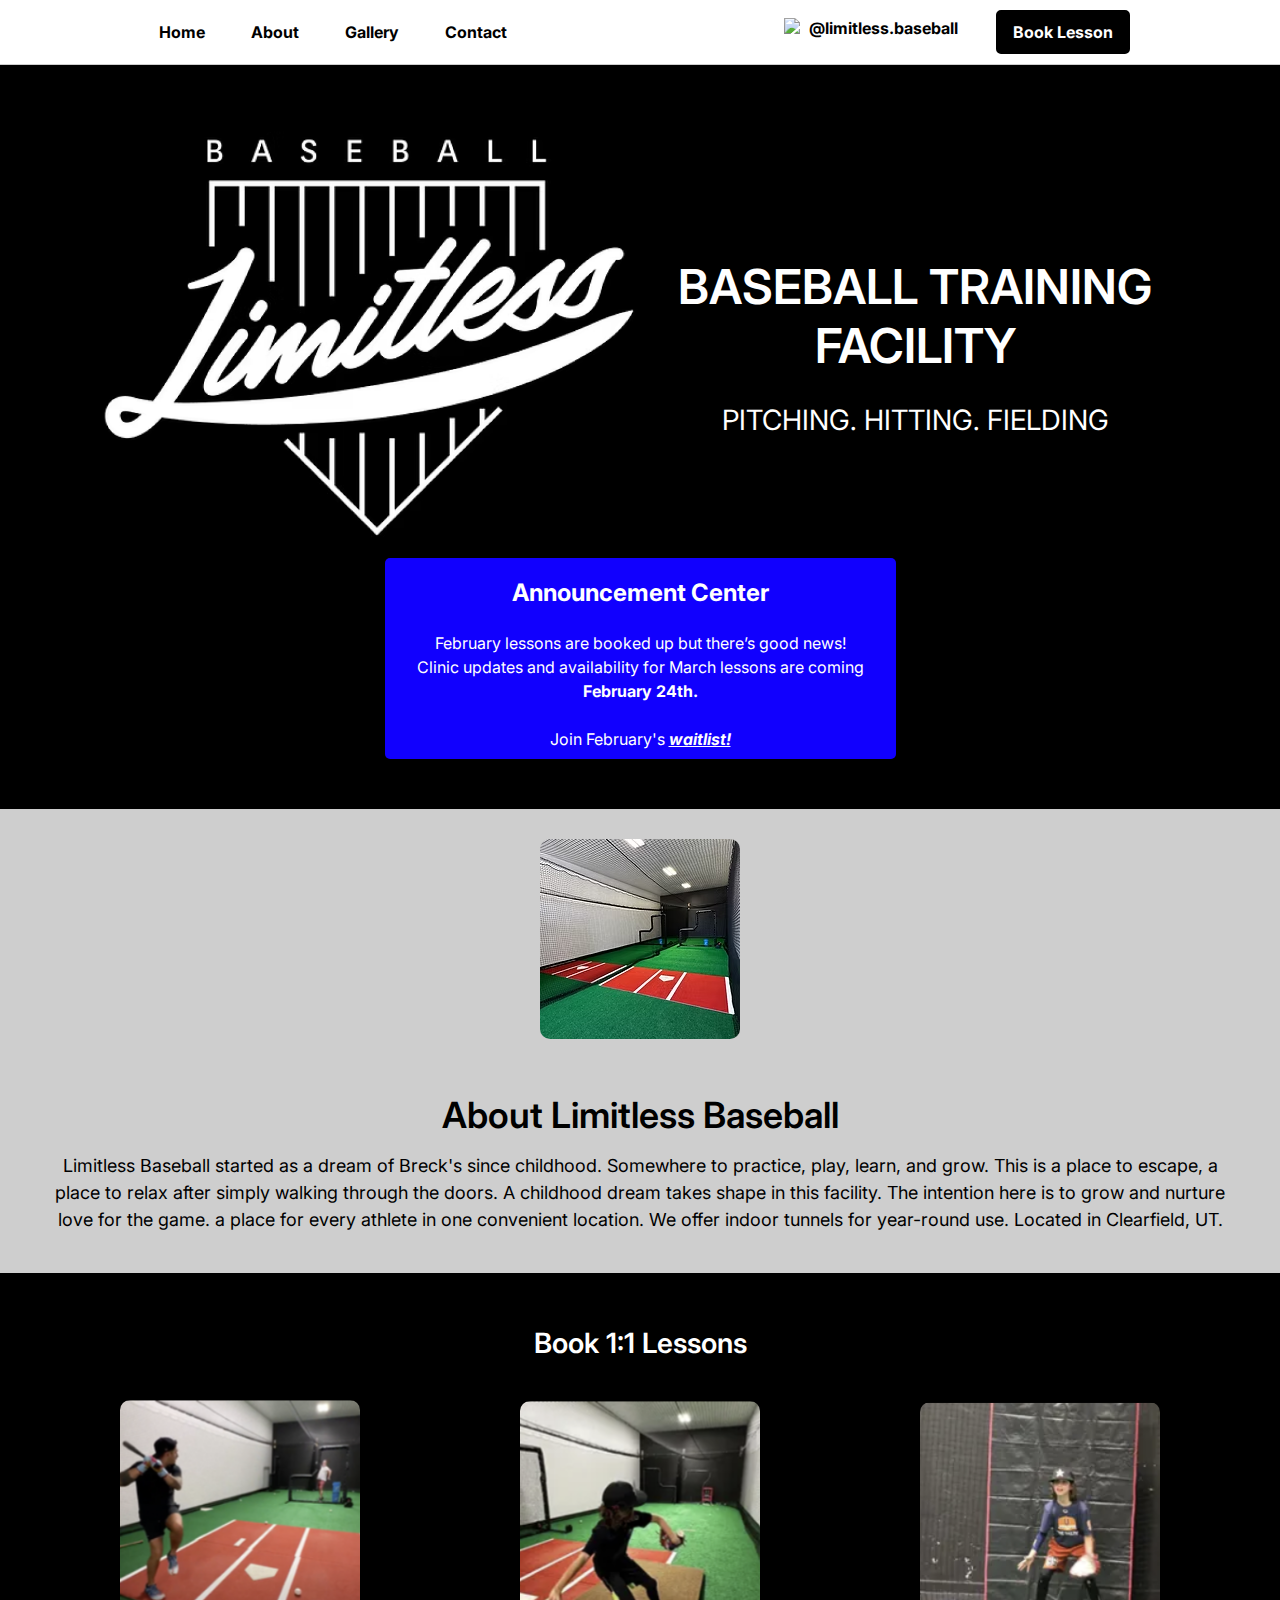
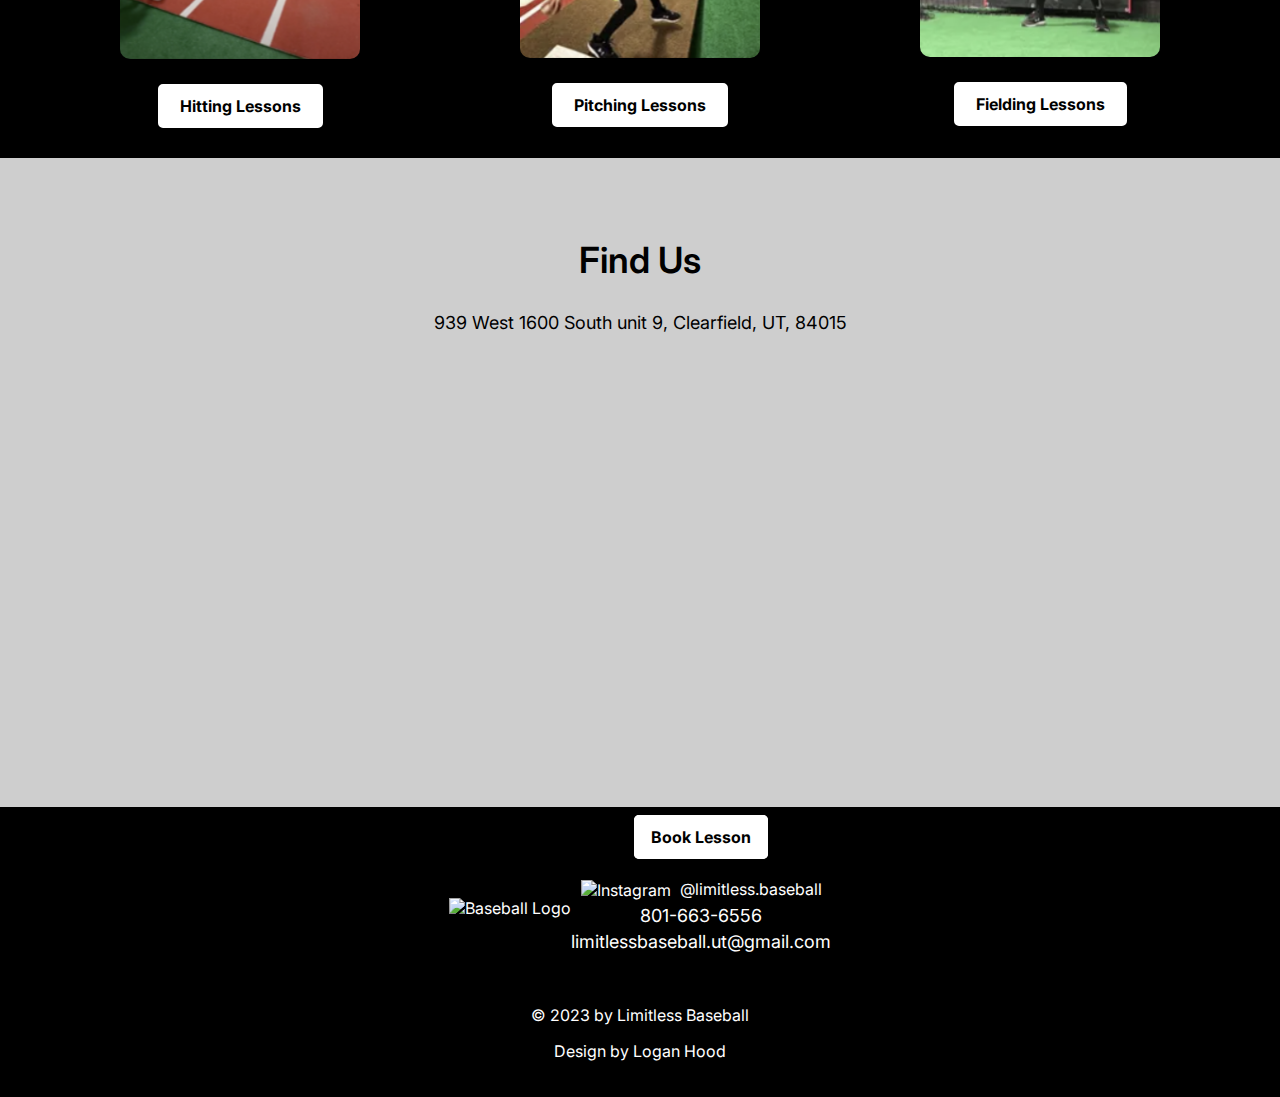
==== commit 067bdd27: "Grammar updates 2" ====
--- a/index.html
+++ b/index.html
@@ -69,11 +69,11 @@
                 <!-- Banner Section -->
 <div class="announcement-banner">
     <h2>Announcement Center</h2>
-    <p>The books are full this month but there’s good news! <br>
-        Clinic updates and availability for March is coming <br>
+    <p>February lessons are booked up but there’s good news! <br>
+        Clinic updates and availability for March lessons are coming <br>
         <strong>February 24th.</strong>
     </p>
-    <p>Join our <a href="https://forms.gle/yu5wUNBePK8izEpk6" class="waitlist-link" target="_blank" rel="noopener noreferrer">
+    <p>Join February's <a href="https://forms.gle/yu5wUNBePK8izEpk6" class="waitlist-link" target="_blank" rel="noopener noreferrer">
         <strong>waitlist!</strong></a>
     </p>
     
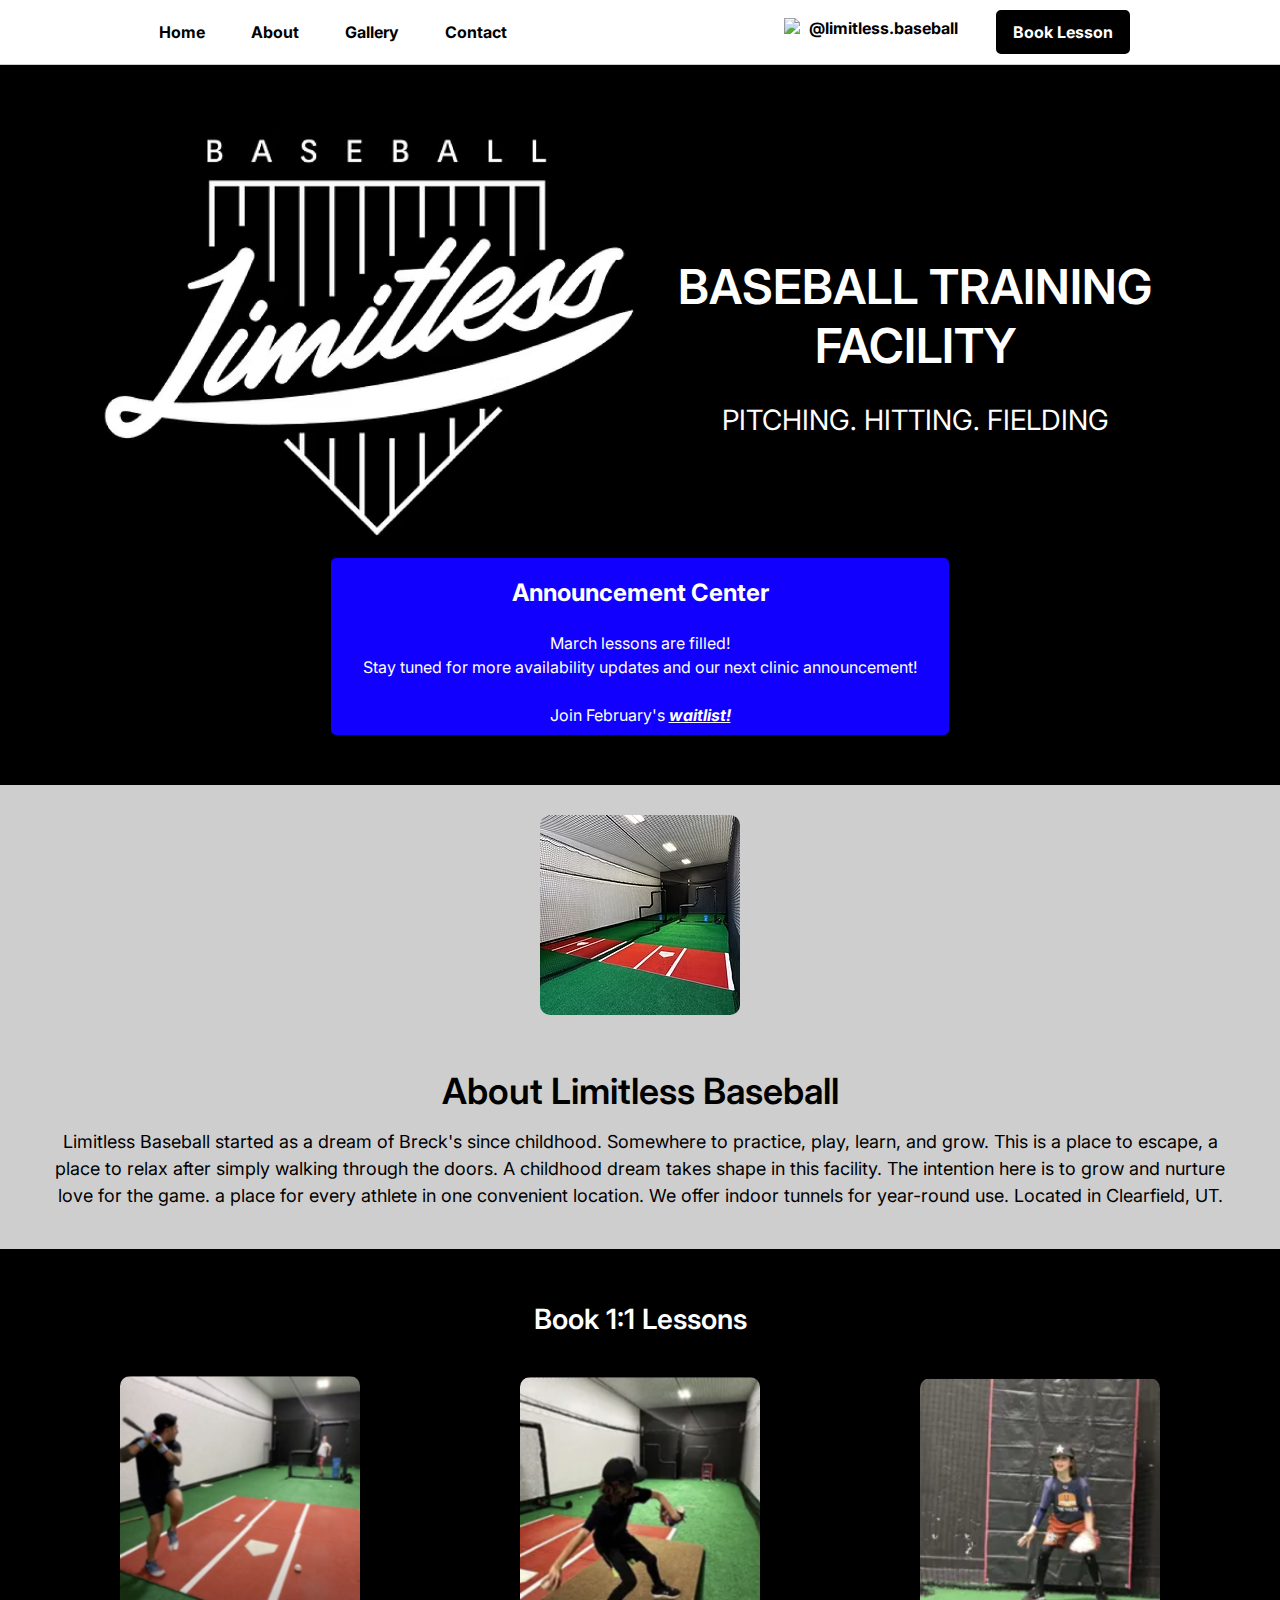
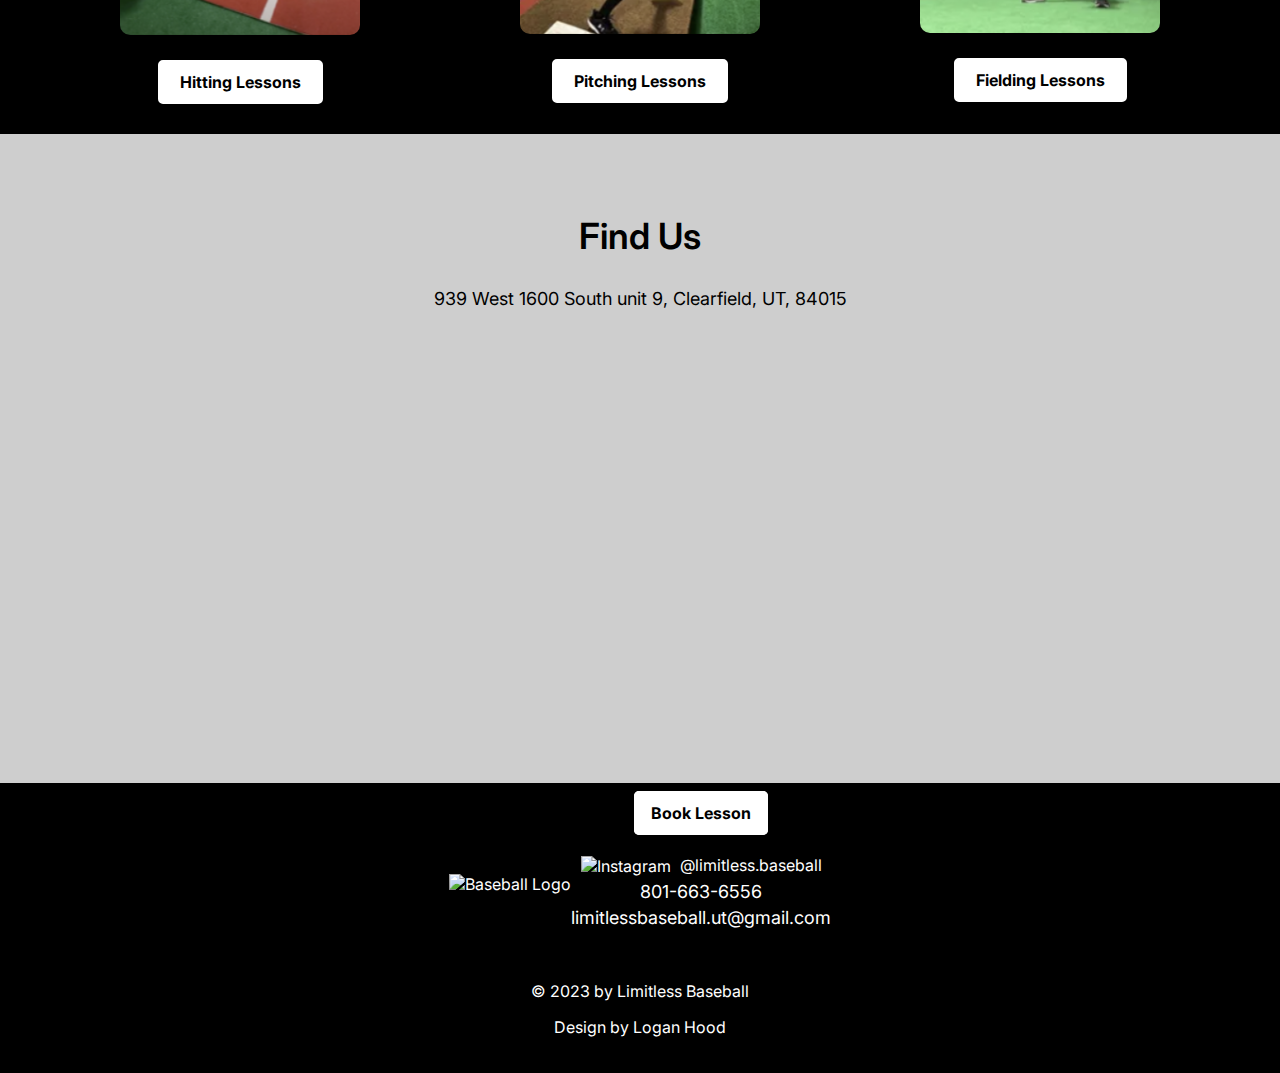
==== commit 4d7d968e: "Update index.html" ====
--- a/index.html
+++ b/index.html
@@ -69,9 +69,8 @@
                 <!-- Banner Section -->
 <div class="announcement-banner">
     <h2>Announcement Center</h2>
-    <p>February lessons are booked up but there’s good news! <br>
-        Clinic updates and availability for March lessons are coming <br>
-        <strong>February 24th.</strong>
+    <p>March lessons are filled! <br>
+        Stay tuned for more availability updates and our next clinic announcement!
     </p>
     <p>Join February's <a href="https://forms.gle/yu5wUNBePK8izEpk6" class="waitlist-link" target="_blank" rel="noopener noreferrer">
         <strong>waitlist!</strong></a>
--- a/css/style.css
+++ b/css/style.css
@@ -901,7 +901,7 @@
 
 .announcement-banner .btn {
     background-color: white;
-    color: black;
+    color: #1100fe;
     padding: 8px;
     margin: 8px;
     border: solid 2px white;
@@ -914,7 +914,7 @@
 }
 
 .announcement-banner .btn:hover {
-    background-color: black;
+    background-color: #1100fe;
     color: white;
     border: #ffffff 2px solid;
     padding: 8px;
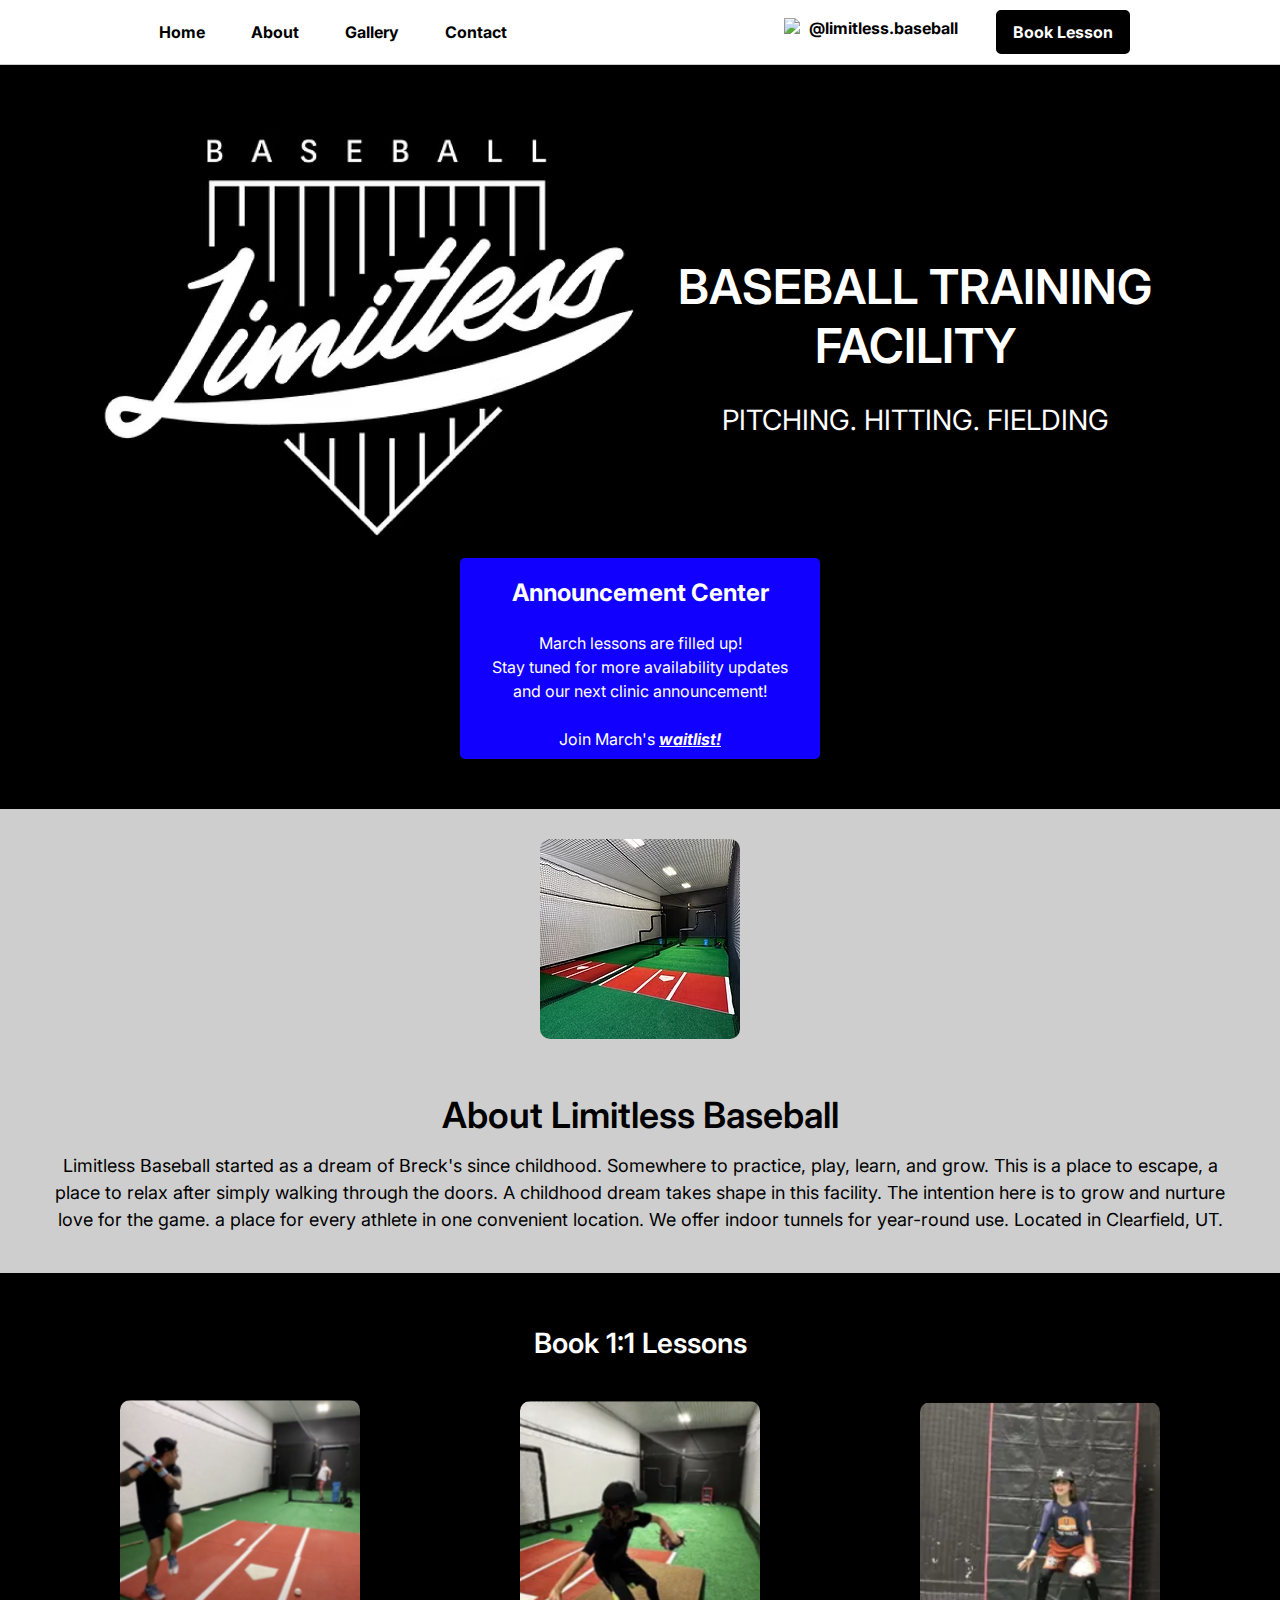
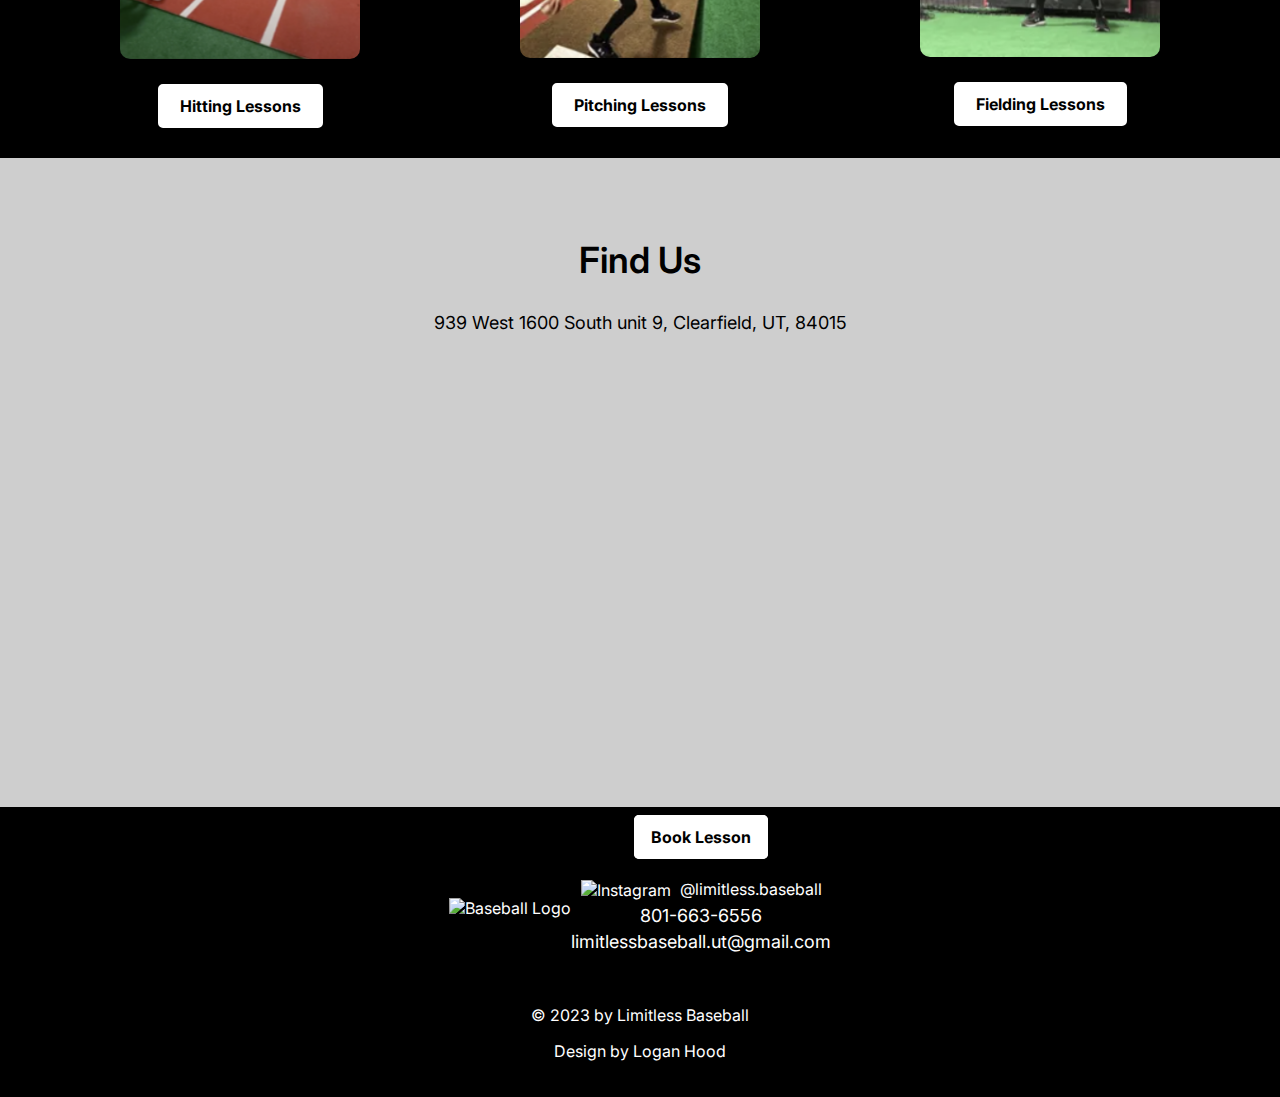
==== commit 68ffe0bb: "Update index.html" ====
--- a/index.html
+++ b/index.html
@@ -69,10 +69,11 @@
                 <!-- Banner Section -->
 <div class="announcement-banner">
     <h2>Announcement Center</h2>
-    <p>March lessons are filled! <br>
-        Stay tuned for more availability updates and our next clinic announcement!
+    <p>March lessons are filled up! <br>
+        Stay tuned for more availability updates 
+        <br> and our next clinic announcement!
     </p>
-    <p>Join February's <a href="https://forms.gle/yu5wUNBePK8izEpk6" class="waitlist-link" target="_blank" rel="noopener noreferrer">
+    <p>Join March's <a href="https://forms.gle/yu5wUNBePK8izEpk6" class="waitlist-link" target="_blank" rel="noopener noreferrer">
         <strong>waitlist!</strong></a>
     </p>
     
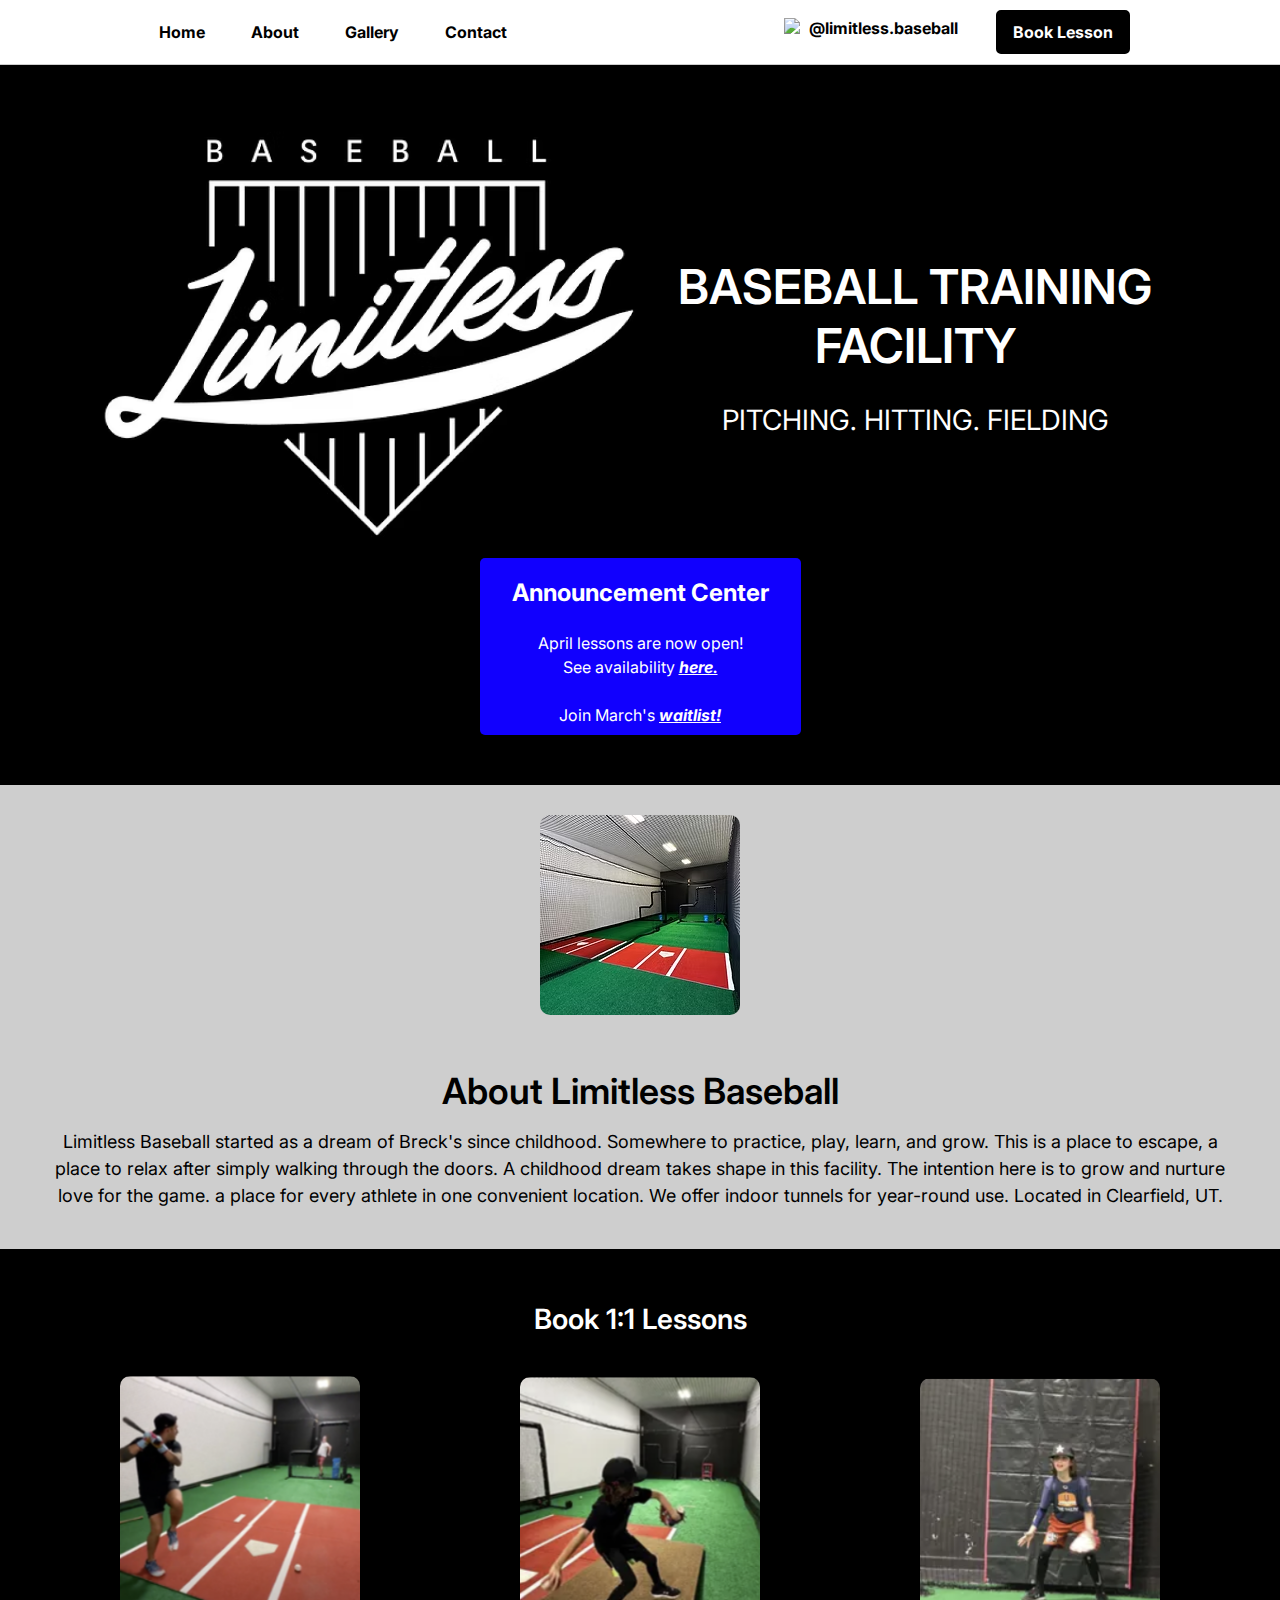
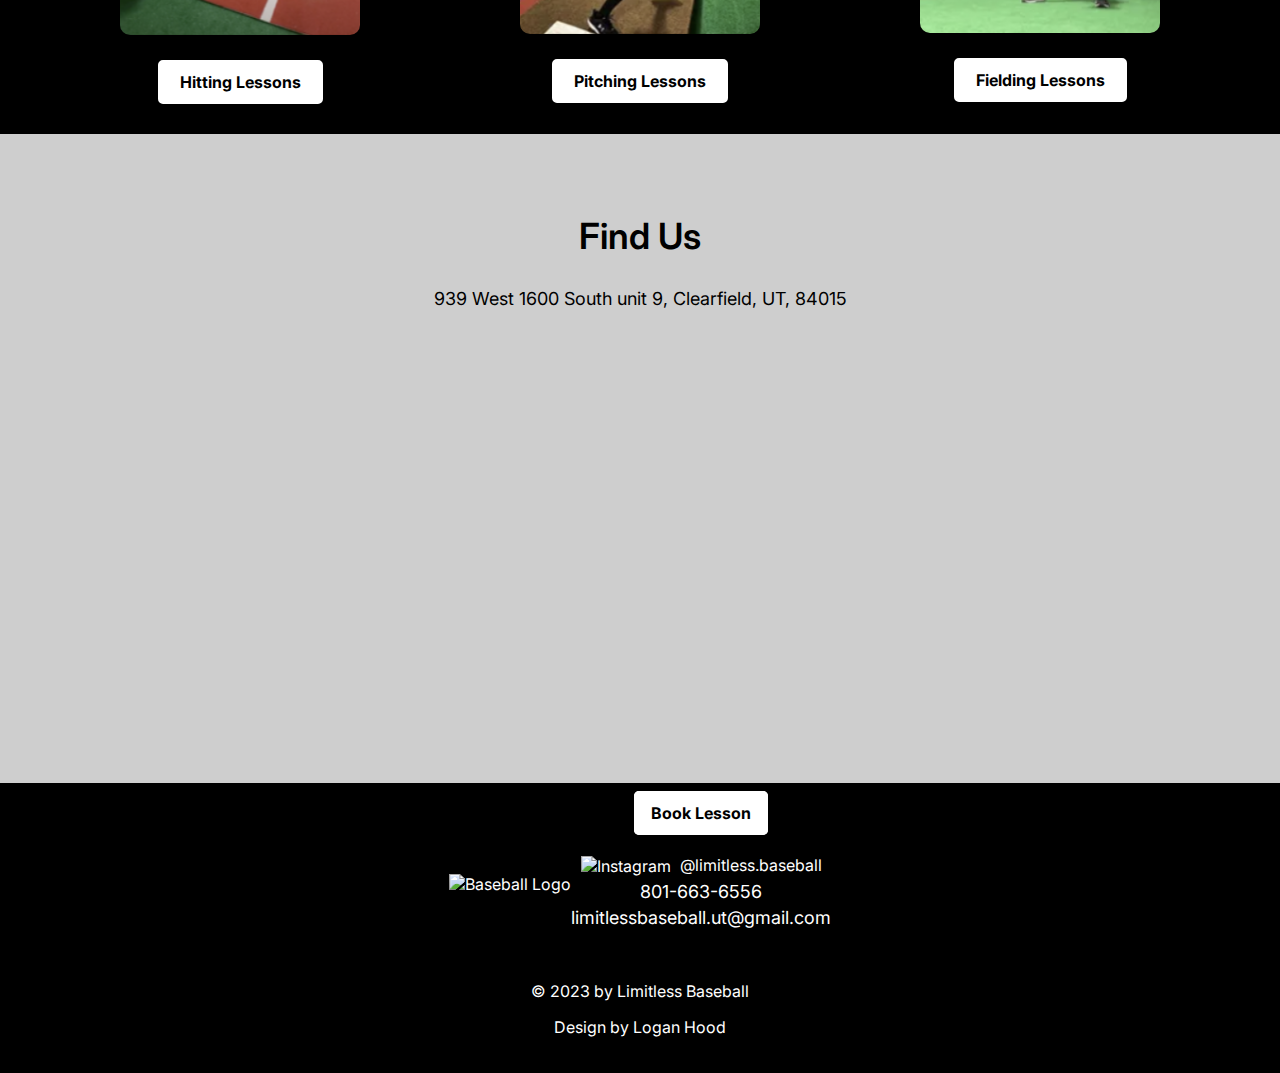
==== commit 570b70d0: "calendar update" ====
--- a/index.html
+++ b/index.html
@@ -67,19 +67,17 @@
                     </div>
                 </div>
                 <!-- Banner Section -->
-<div class="announcement-banner">
-    <h2>Announcement Center</h2>
-    <p>March lessons are filled up! <br>
-        Stay tuned for more availability updates 
-        <br> and our next clinic announcement!
-    </p>
-    <p>Join March's <a href="https://forms.gle/yu5wUNBePK8izEpk6" class="waitlist-link" target="_blank" rel="noopener noreferrer">
-        <strong>waitlist!</strong></a>
-    </p>
-    
-    </div>
-        </div>
-        </section>
+                <div class="announcement-banner">
+                    <h2>Announcement Center</h2>
+                    <p>April lessons are now open! <br> See availability <a href="https://calendly.com/limitlessbaseball-ut" class="calendly-link" target="_blank" rel="noopener noreferrer"><strong>here.</strong>
+                    </a>    
+                    </p>
+                     <p>Join March's <a href="https://forms.gle/yu5wUNBePK8izEpk6" class="waitlist-link" target="_blank" rel="noopener noreferrer">
+                        <strong>waitlist!</strong></a>
+                    </p>    
+                </div>
+                    </div>
+                        </section>
         
 
 
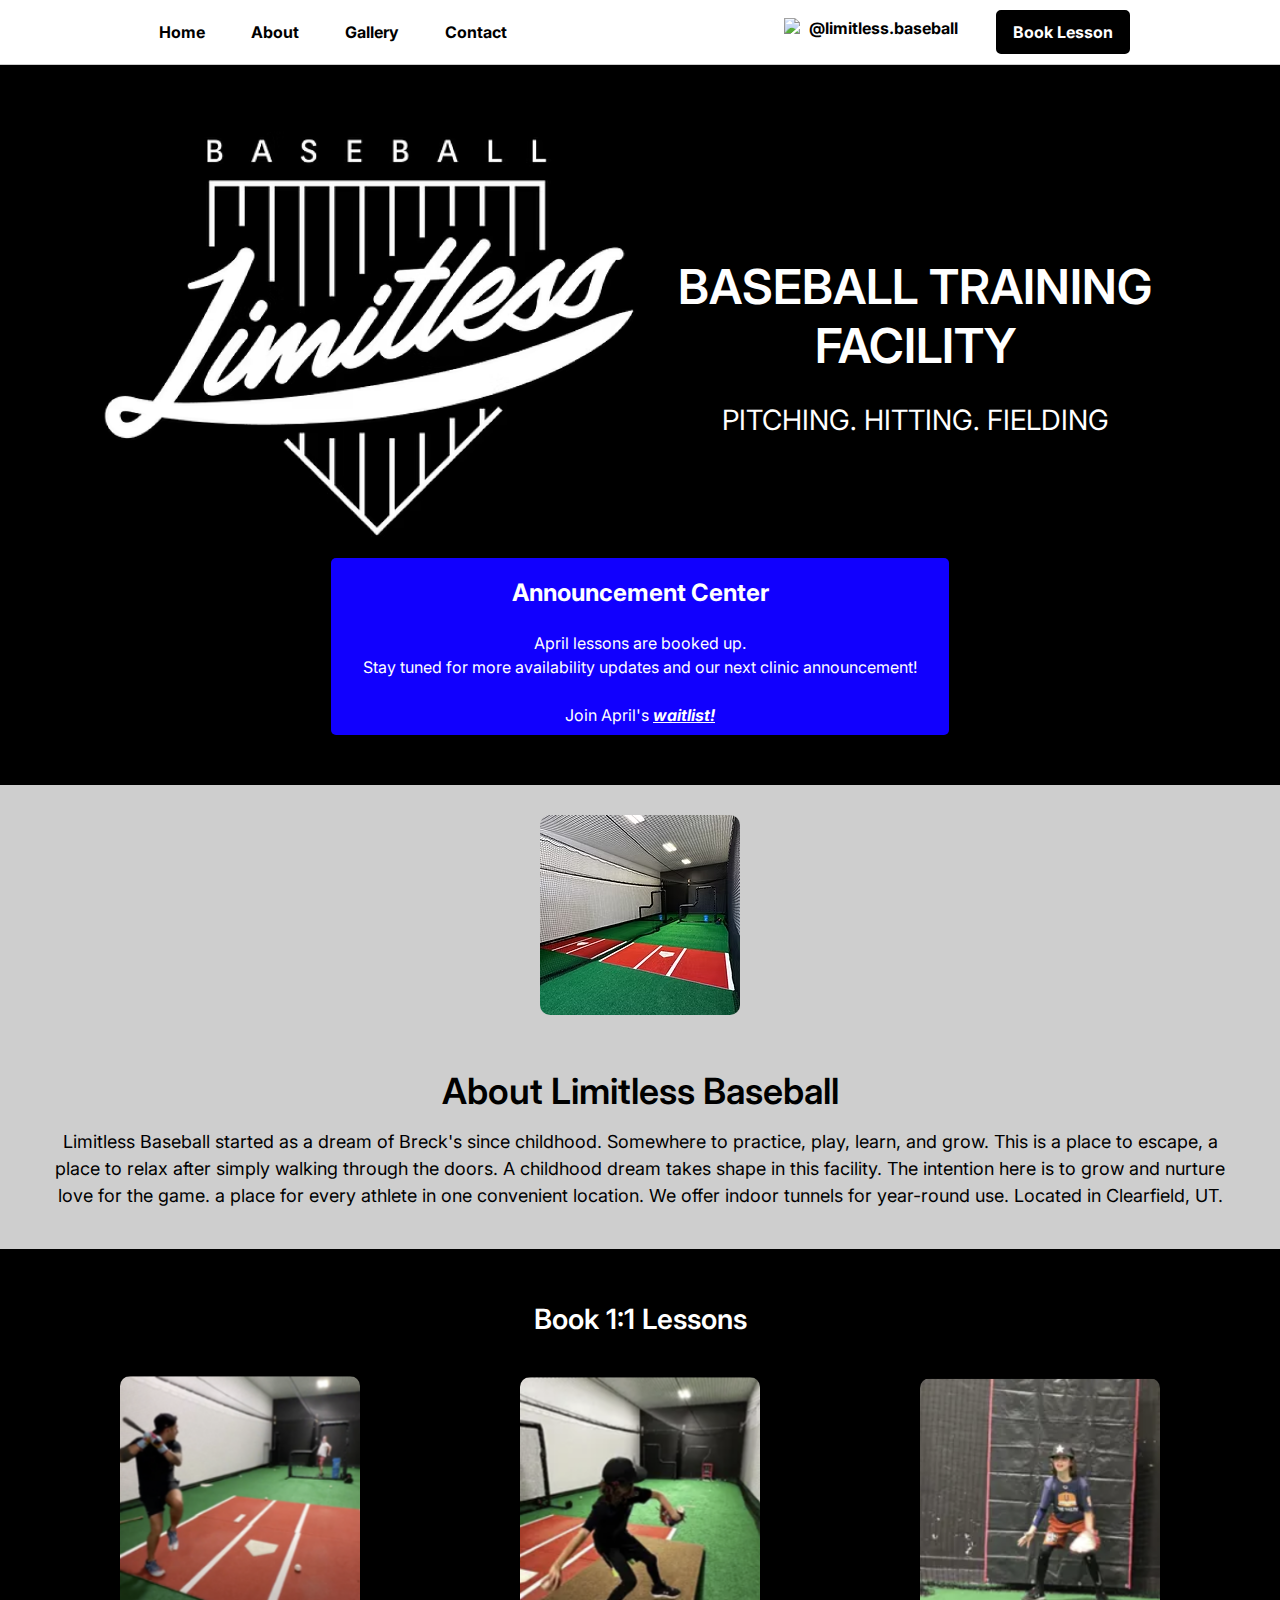
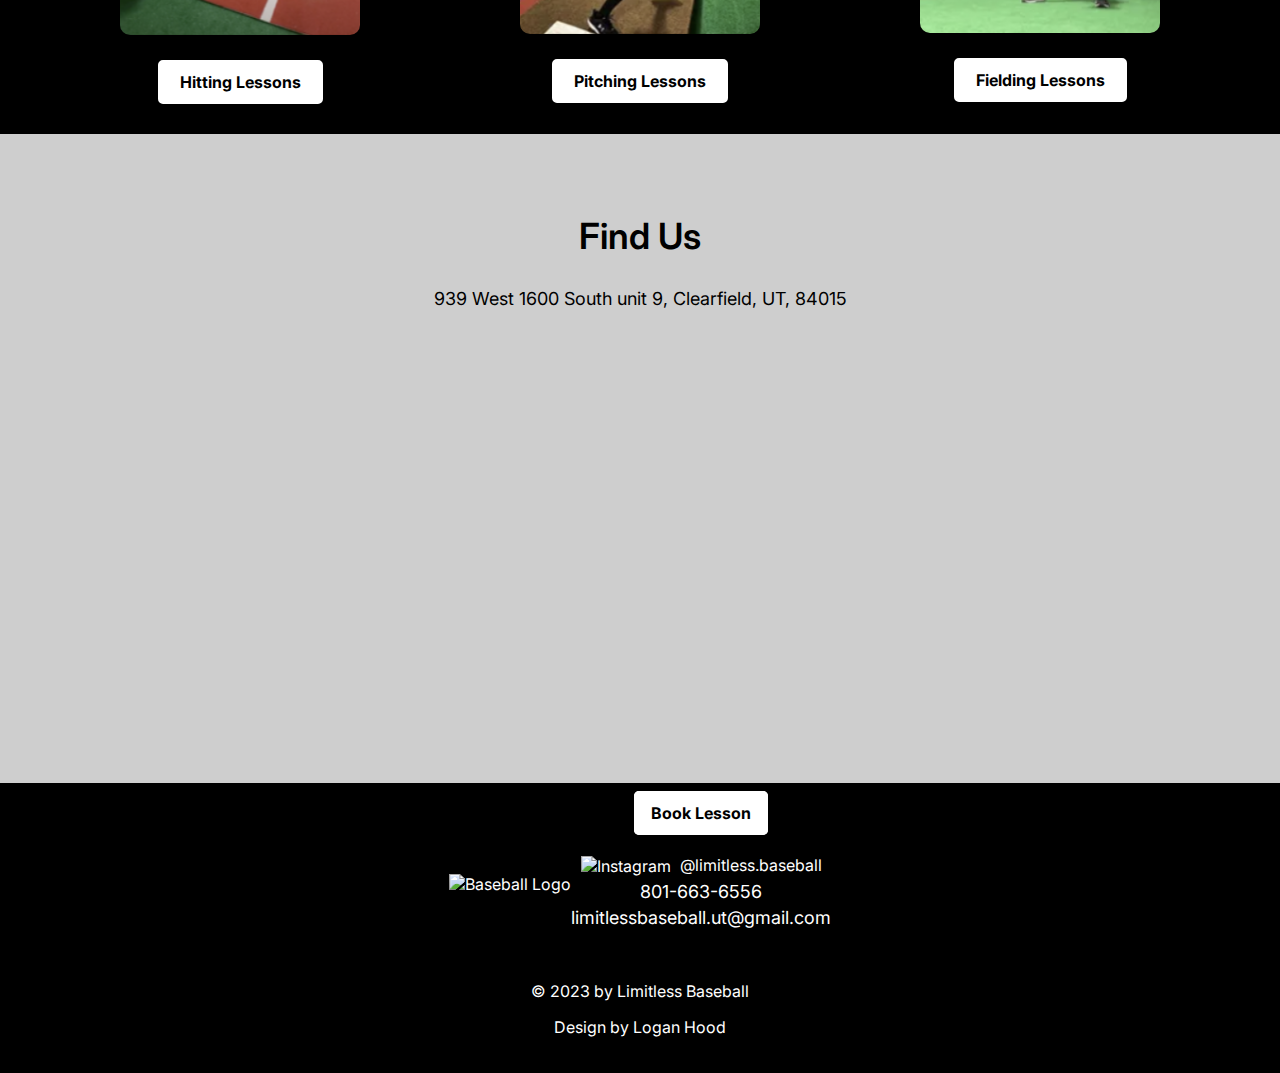
==== commit e4fbdcc0: "calendar closed" ====
--- a/index.html
+++ b/index.html
@@ -66,18 +66,19 @@
                         <p>PITCHING. HITTING. FIELDING</p>
                     </div>
                 </div>
-                <!-- Banner Section -->
-                <div class="announcement-banner">
-                    <h2>Announcement Center</h2>
-                    <p>April lessons are now open! <br> See availability <a href="https://calendly.com/limitlessbaseball-ut" class="calendly-link" target="_blank" rel="noopener noreferrer"><strong>here.</strong>
-                    </a>    
-                    </p>
-                     <p>Join March's <a href="https://forms.gle/yu5wUNBePK8izEpk6" class="waitlist-link" target="_blank" rel="noopener noreferrer">
-                        <strong>waitlist!</strong></a>
-                    </p>    
+        <!-- Banner Section -->
+        <div class="announcement-banner">
+            <h2>Announcement Center</h2>
+            <p>April lessons are booked up.<br>
+                Stay tuned for more availability updates and our next clinic announcement!
+            </p>
+            <p>Join April's <a href="https://forms.gle/yu5wUNBePK8izEpk6" class="waitlist-link" target="_blank" rel="noopener noreferrer">
+                <strong>waitlist!</strong></a>
+            </p>
+            
+            </div>
                 </div>
-                    </div>
-                        </section>
+                </section>
         
 
 
